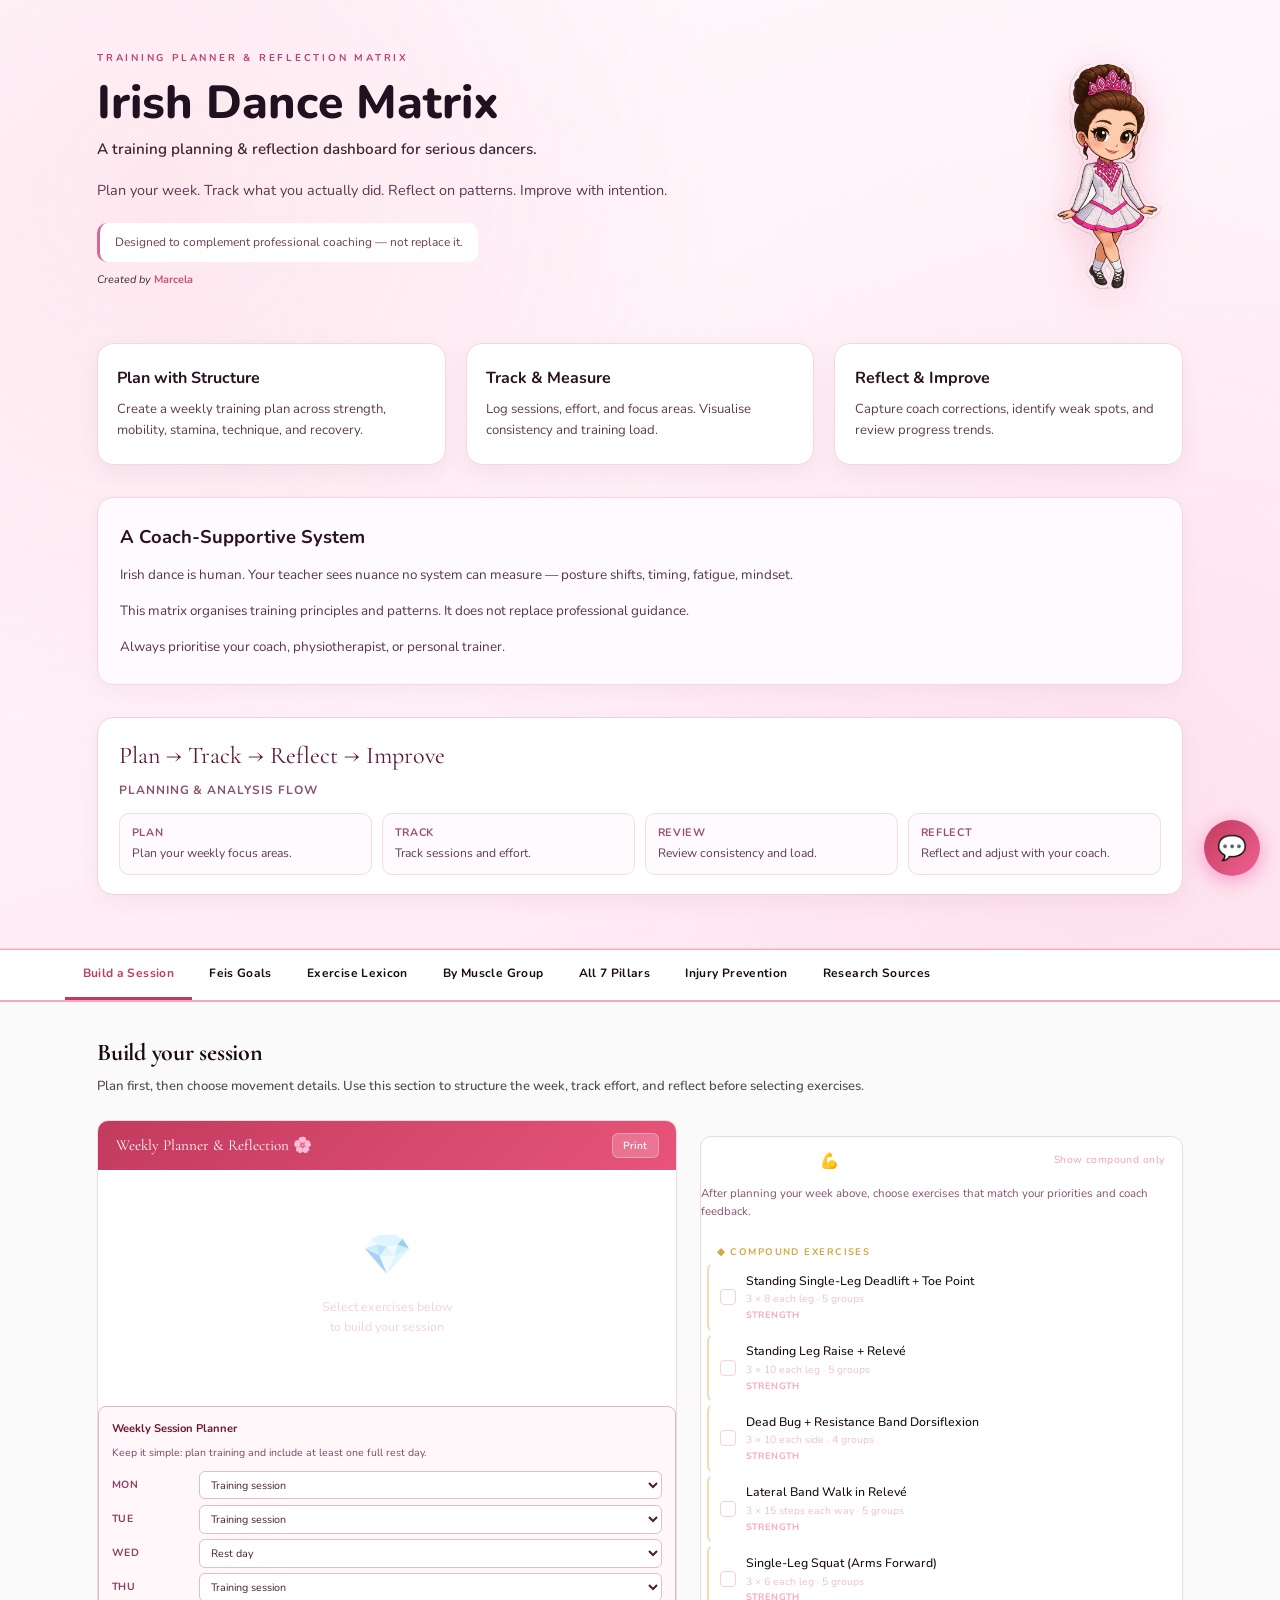
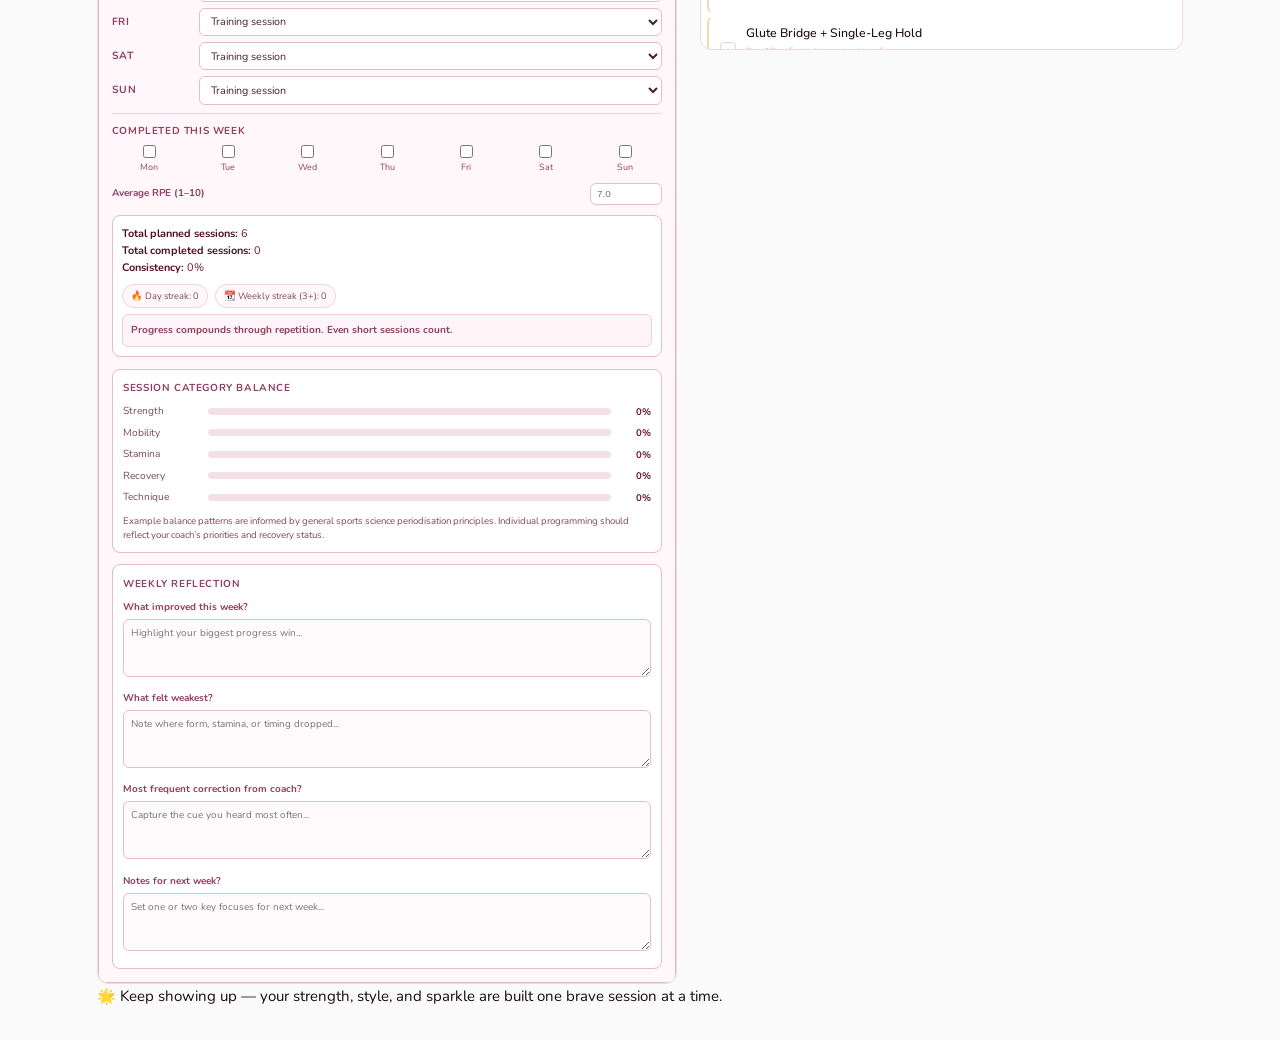
==== index.html @ 54c0c145 "Refocus homepage on planning and reflection workflow" ====
<!DOCTYPE html>
<html lang="en">
<head>
<meta charset="UTF-8">
<meta name="viewport" content="width=device-width, initial-scale=1.0, viewport-fit=cover">
<title>Irish Dance Training Matrix</title>

<!-- PWA: Makes this installable as a home screen app on iPhone and Android -->
<meta name="mobile-web-app-capable" content="yes">
<meta name="apple-mobile-web-app-capable" content="yes">
<meta name="apple-mobile-web-app-status-bar-style" content="black-translucent">
<meta name="apple-mobile-web-app-title" content="Irish Dance Matrix">
<meta name="application-name" content="Irish Dance Matrix">
<meta name="theme-color" content="#2a1520">
<meta name="description" content="Irish Dance Training Matrix — simple tool to plan Irish dance training and target areas you want to improve">

<!-- PWA Manifest -->
<link rel="manifest" href="./manifest.json">

<!-- Apple touch icon (home screen icon on iPhone) -->
<link rel="apple-touch-icon" href="[data-uri]">

<script>
// Register service worker for offline support (GitHub Pages compatible)
if ('serviceWorker' in navigator) {
  window.addEventListener('load', () => {
    navigator.serviceWorker.register('./sw.js').catch(() => {});
  });
}

// Show "Add to Home Screen" prompt on Android
let deferredPrompt;
window.addEventListener('beforeinstallprompt', e => {
  e.preventDefault();
  deferredPrompt = e;
  // Show install banner after 3 seconds if not already installed
  setTimeout(() => {
    if (deferredPrompt) {
      const banner = document.getElementById('install-banner');
      if (banner) banner.style.display = 'flex';
    }
  }, 3000);
});
window.addEventListener('appinstalled', () => {
  const banner = document.getElementById('install-banner');
  if (banner) banner.style.display = 'none';
  deferredPrompt = null;
});
</script>
<link href="https://fonts.googleapis.com/css2?family=Cormorant+Garamond:ital,wght@0,600;0,700;1,500;1,600&family=Nunito:wght@400;500;600;700;800&display=swap" rel="stylesheet">
<style>
:root {
  --pink: #e8547a;
  --pink-light: #f7a8bc;
  --pink-pale: #fdf0f4;
  --rose: #c23b5e;
  --gold: #d4a843;
  --gold-light: #f0cc7a;
  --cream: #fff9fb;
  --ink: #1a0a14;
  --sage: #5c8a6e;
  --purple: #7e5fad;
  --purple-light: #e8e0f7;
  --teal: #3d8a8a;
  --orange: #d4732a;
  --card: #ffffff;
  --border: #f0d8e0;
  --border-dark: #ddb8c5;
}
*{box-sizing:border-box;margin:0;padding:0;}
body{font-family:'Nunito',sans-serif;background:#fafafa;color:#1a0a14;min-height:100vh;font-size:15px;line-height:1.6;}

/* ── HERO / INTRO ── */
header{
  background:linear-gradient(165deg,#fff9fc 0%,#fff2f8 45%,#ffeaf4 100%);
  padding:0;position:relative;overflow:hidden;border-bottom:1px solid #efd3df;
}
header::before{
  content:'';position:absolute;inset:0;
  background-image:
    radial-gradient(circle at 12% 20%, rgba(240,98,146,0.10) 0%, transparent 42%),
    radial-gradient(circle at 85% 80%, rgba(240,98,146,0.08) 0%, transparent 48%);
  pointer-events:none;
}
.header-inner{
  position:relative;max-width:1150px;margin:0 auto;
  display:grid;grid-template-columns:1fr auto;align-items:end;
  padding:3.2rem 2rem 1.8rem;gap:2rem;
}
.header-tag{
  font-size:0.62rem;font-weight:700;letter-spacing:0.28em;text-transform:uppercase;
  color:#b22f67;margin-bottom:0.7rem;opacity:0.9;
}
h1{
  font-family:'Nunito',sans-serif;
  font-weight:800;
  font-size:clamp(2rem,3.8vw,2.9rem);
  color:#1f1120;line-height:1.08;margin-bottom:0.6rem;
}
.header-sub{color:#3f2432;font-size:0.95rem;font-weight:600;line-height:1.5;max-width:620px;}
.header-copy{margin-top:1.05rem;font-size:0.9rem;color:#5d3750;max-width:640px;line-height:1.8;}
.header-note{
  margin-top:1.25rem;
  padding:0.6rem 0.95rem;
  border-left:3px solid #d46a97;
  background:#fff;
  font-size:0.75rem;
  color:#6e3d57;
  border-radius:10px;
  display:inline-block;
}
.header-dancer-wrap{display:flex;align-items:flex-end;justify-content:center;}
.header-dancer-img{
  width:145px;
  filter:drop-shadow(0 8px 18px rgba(212,106,151,0.28));
  display:block;
}
.hero-sections{position:relative;max-width:1150px;margin:0 auto;padding:0 2rem 3.35rem;}
.hero-cards{display:grid;grid-template-columns:repeat(3,minmax(0,1fr));gap:1.25rem;margin-top:1.6rem;}
.hero-card{
  background:#fff;
  border:1px solid #f1d8e3;
  border-radius:16px;
  padding:1.35rem 1.2rem;
  box-shadow:0 8px 22px rgba(120,58,87,0.07);
}
.hero-card h3{font-size:1rem;color:#2a1220;margin-bottom:0.45rem;font-weight:700;}
.hero-card p{font-size:0.82rem;color:#5f3b4f;line-height:1.65;}
.coach-support{margin-top:2rem;background:#fffafd;border:1px solid #efdae4;border-radius:16px;padding:1.5rem 1.4rem;box-shadow:0 6px 18px rgba(120,58,87,0.05);}
.coach-support h2{font-size:1.15rem;color:#2a1220;margin-bottom:0.75rem;}
.coach-support p{font-size:0.84rem;color:#56364a;line-height:1.8;margin-bottom:0.75rem;max-width:900px;}
.coach-support p:last-child{margin-bottom:0;}
.workflow-section{margin-top:2rem;background:#fff;border:1px solid #eed3df;border-radius:16px;padding:1.2rem 1.3rem;box-shadow:0 8px 20px rgba(120,58,87,0.06);}
.workflow-title{font-family:'Cormorant Garamond',serif;font-size:1.5rem;color:#5d1738;margin-bottom:0.35rem;}
.workflow-sub{font-size:0.75rem;color:#8a5070;text-transform:uppercase;letter-spacing:0.08em;font-weight:700;margin-bottom:0.8rem;}
.workflow-steps{display:grid;grid-template-columns:repeat(auto-fit,minmax(200px,1fr));gap:0.6rem;}
.workflow-step{padding:0.7rem 0.75rem;border:1px solid #f2dce5;border-radius:10px;background:#fffafd;font-size:0.76rem;color:#5f3b4f;line-height:1.55;}
.workflow-step strong{display:block;font-size:0.68rem;color:#9a5070;text-transform:uppercase;letter-spacing:0.06em;margin-bottom:0.12rem;}

/* ── NAV ── */
.nav{
  background:#fff;
  border-top:1px solid var(--pink-light);
  border-bottom:2px solid var(--pink-light);
  padding:0 2rem;overflow-x:auto;
  box-shadow:0 2px 12px var(--shadow);
}
.nav-inner{max-width:1150px;margin:0 auto;display:flex;}
.tab{
  padding:0.85rem 1.1rem;font-size:0.75rem;font-weight:600;
  letter-spacing:0.03em;color:var(--ink-soft);cursor:pointer;
  border-bottom:3px solid transparent;transition:all 0.2s;
  white-space:nowrap;user-select:none;display:flex;align-items:center;gap:0.35rem;
}
.tab:hover{color:var(--rose);background:var(--pink-soft);}
.tab.active{color:var(--rose);border-bottom-color:var(--rose);background:var(--pink-soft);}

main{max-width:1150px;margin:0 auto;padding:2rem;background:#fafafa;}
.view{display:none;}
.view.active{display:block;}
.sh{
  font-family:'Cormorant Garamond',serif;font-size:1.3rem;
  color:var(--rose);margin-bottom:0.25rem;
}
.ss{font-size:0.79rem;color:var(--ink-soft);margin-bottom:1.4rem;font-weight:400;opacity:0.75;}

/* ── BADGES ── */
.cbadge{
  display:inline-flex;align-items:center;gap:0.28rem;
  background:#fdf6e3;border:1px solid var(--gold);border-radius:20px;
  padding:0.12rem 0.48rem;font-size:0.6rem;font-weight:700;
  color:#8a6a1a;letter-spacing:0.06em;text-transform:uppercase;
}
.cbadge-dot{width:4px;height:4px;background:var(--gold);border-radius:50%;}
.fbadge{
  display:inline-flex;align-items:center;gap:0.28rem;
  background:#fef0f4;border:1px solid var(--pink);border-radius:20px;
  padding:0.12rem 0.48rem;font-size:0.6rem;font-weight:700;
  color:var(--rose);letter-spacing:0.06em;text-transform:uppercase;
}
.fbadge-dot{width:4px;height:4px;background:var(--pink);border-radius:50%;}

/* Muscle seg bar */
.msegs{display:flex;gap:2px;align-items:center;margin-top:0.3rem;}
.mseg{height:4px;width:14px;border-radius:2px;background:#f0e0e8;}
.mseg.on-gold{background:var(--gold);}
.mseg.on-pink{background:var(--pink);}
.msegs-label{font-size:0.6rem;color:#9a5070;margin-left:4px;}

/* Priority tags */
.ptag{display:inline-block;padding:0.14rem 0.45rem;border-radius:20px;font-size:0.64rem;font-weight:700;}
.ptag-crit{background:#fff0f3;color:var(--rose);}
.ptag-high{background:#fff8ed;color:#9a4a12;}
.ptag-med{background:#f0f9f4;color:#1a6640;}

/* ── GOAL GRID ── */
.goal-grid{
  display:grid;grid-template-columns:repeat(auto-fill,minmax(165px,1fr));
  gap:0.65rem;margin-bottom:2rem;
}
.goal-card{
  background:var(--card);border:1.5px solid var(--border);
  border-radius:12px;padding:0.9rem;cursor:pointer;
  transition:all 0.2s;position:relative;overflow:hidden;
}
.goal-card::after{
  content:'';position:absolute;left:0;top:0;bottom:0;width:3px;
  background:var(--pink);transform:scaleY(0);
  transition:transform 0.2s;transform-origin:bottom;
}
.goal-card:hover{border-color:var(--pink);transform:translateY(-2px);box-shadow:0 6px 20px rgba(232,84,122,0.12);}
.goal-card:hover::after,.goal-card.selected::after{transform:scaleY(1);}
.goal-card.selected{border-color:var(--pink);background:var(--pink-pale);}
.goal-icon-wrap{
  width:34px;height:34px;border-radius:9px;
  display:flex;align-items:center;justify-content:center;margin-bottom:0.6rem;
  font-size:1.25rem;line-height:1;
}
.goal-title{font-size:0.82rem;font-weight:600;margin-bottom:0.18rem;color:var(--ink);}
.goal-desc{font-size:0.69rem;color:#c48aa0;line-height:1.4;}

/* ── RESULTS PANEL ── */
.rp{
  background:var(--card);border:1.5px solid var(--border);
  border-radius:13px;overflow:hidden;
  animation:fu 0.22s ease;margin-bottom:1.5rem;
}
@keyframes fu{from{opacity:0;transform:translateY(8px)}to{opacity:1;transform:translateY(0)}}
.rp-head{
  background:linear-gradient(135deg,var(--pink-soft),#ffd6e7);
  padding:1rem 1.4rem;display:flex;align-items:center;gap:0.8rem;
  border-bottom:2px solid var(--pink-light);
}
.rp-icon{
  width:36px;height:36px;background:rgba(240,98,146,0.15);
  border-radius:9px;display:flex;align-items:center;justify-content:center;
  flex-shrink:0;font-size:1.2rem;
}
.rp-title{font-family:'Cormorant Garamond',serif;color:var(--rose);font-size:1.1rem;flex:1;}
.rp-sub{color:rgba(255,255,255,0.3);font-size:0.7rem;}
.rp-body{display:grid;grid-template-columns:1fr 1fr 1fr;}
@media(max-width:680px){.rp-body{grid-template-columns:1fr}}
.rp-col{padding:1.1rem 1.2rem;border-right:1px solid var(--border);}
.rp-col:last-child{border-right:none;}
.rp-col-title{
  font-size:0.6rem;font-weight:700;letter-spacing:0.15em;
  text-transform:uppercase;color:var(--pink);margin-bottom:0.65rem;
  padding-bottom:0.35rem;border-bottom:1px solid var(--border);
}
.mtag{
  display:inline-block;background:var(--pink-pale);border:1px solid var(--border-dark);
  border-radius:20px;padding:0.18rem 0.55rem;font-size:0.7rem;color:var(--rose);margin:0.12rem;
}
.exitem{padding:0.38rem 0;border-bottom:1px solid #fce8ef;}
.exitem:last-child{border-bottom:none;}
.exitem-name{font-size:0.78rem;font-weight:500;margin-bottom:0.08rem;}
.exitem-meta{font-size:0.66rem;color:#f0c0d0;}
.bitem{
  font-size:0.75rem;color:#7a4060;padding:0.26rem 0;
  border-bottom:1px solid #fce8ef;display:flex;
  align-items:flex-start;gap:0.4rem;line-height:1.45;
}
.bitem:last-child{border-bottom:none;}
.bdot{width:5px;height:5px;background:var(--pink);border-radius:50%;flex-shrink:0;margin-top:0.4rem;}

/* ── FILTER BAR ── */
.filter-bar{display:flex;gap:0.4rem;flex-wrap:wrap;margin-bottom:1.2rem;}
.fb{
  padding:0.26rem 0.72rem;border-radius:20px;
  border:1.5px solid var(--border);background:var(--card);
  font-size:0.7rem;font-weight:500;color:#c48aa0;
  cursor:pointer;transition:all 0.15s;font-family:'Nunito',sans-serif;
}
.fb:hover{border-color:var(--pink);color:var(--rose);}
.fb.active{background:var(--pink);border-color:var(--pink);color:#fff;}
.fb.gold-f.active{background:var(--gold);border-color:var(--gold);color:var(--ink);}
.fb.pill-category{background:var(--pink-pale);border-color:var(--border-dark);color:var(--rose);}
.fb.pill-category.active{background:var(--rose);border-color:var(--rose);color:#fff;}

/* ── EXERCISE GRID ── */
.exercise-grid{
  display:grid;grid-template-columns:repeat(auto-fill,minmax(310px,1fr));gap:0.85rem;
}
.ec{
  background:var(--card);border:1.5px solid var(--border);
  border-radius:11px;overflow:hidden;transition:all 0.18s;
}
.ec:hover{box-shadow:0 5px 20px rgba(232,84,122,0.1);transform:translateY(-1px);}
.ec.is-compound{border-color:rgba(212,168,67,0.4);}
.ec.is-compound:hover{border-color:var(--gold);}
.ec.expanded{border-color:var(--pink) !important;}
.ec.hidden{display:none;}
.ec-head{padding:0.82rem 1rem;display:flex;align-items:flex-start;gap:0.65rem;cursor:pointer;}
.ec-icon{
  width:36px;height:36px;border-radius:9px;flex-shrink:0;
  display:flex;align-items:center;justify-content:center;font-size:1.2rem;
}
.ec-ta{flex:1;min-width:0;}
.ec-name{font-size:0.82rem;font-weight:600;color:var(--ink);margin-bottom:0.1rem;line-height:1.3;}
.ec-type{font-size:0.67rem;color:#b06080;}
.ec-badges{display:flex;align-items:center;gap:0.32rem;margin-top:0.28rem;flex-wrap:wrap;}
.ec-arrow{color:#f5d0de;font-size:0.68rem;transition:transform 0.2s;flex-shrink:0;margin-top:3px;}
.expanded .ec-arrow{transform:rotate(180deg);color:var(--pink);}
.ec-summary{
  display:flex;align-items:center;justify-content:space-between;
  padding:0.42rem 1rem 0.55rem;border-top:1px solid #fce8ef;
}
.is-compound .ec-summary{background:#fdfaee;}
.ec-reps{font-size:0.69rem;font-weight:600;color:var(--ink);}
.ec-body{
  display:none;padding:0 1rem 1rem;border-top:1px solid var(--border);
  animation:fu 0.2s ease;
}
.expanded .ec-body{display:block;}
.exs{margin-top:0.7rem;}
.exs-label{
  font-size:0.6rem;font-weight:700;letter-spacing:0.15em;
  text-transform:uppercase;color:var(--pink);margin-bottom:0.3rem;
}
.exs-content{font-size:0.76rem;color:#7a4060;line-height:1.55;}
.exs-tip{
  font-size:0.74rem;color:#8a5070;line-height:1.5;font-style:italic;
  padding:0.55rem 0.7rem;background:var(--pink-pale);
  border-radius:7px;border-left:2px solid var(--pink);
}
.exs-research{
  font-size:0.7rem;color:var(--purple);line-height:1.4;
  padding:0.4rem 0.6rem;background:var(--purple-light);
  border-radius:7px;border-left:2px solid var(--purple);margin-top:0.5rem;
}
.trow{display:flex;flex-wrap:wrap;gap:0.2rem;}
.tm{display:inline-block;padding:0.15rem 0.45rem;border-radius:20px;font-size:0.64rem;font-weight:500;background:var(--pink-pale);color:var(--rose);}
.tg{display:inline-block;padding:0.15rem 0.45rem;border-radius:20px;font-size:0.64rem;font-weight:500;background:#f0fdf4;color:#166534;}
.tc{display:inline-block;padding:0.15rem 0.45rem;border-radius:20px;font-size:0.64rem;font-weight:500;background:var(--purple-light);color:var(--purple);}

/* Category pill on card header */
.cat-pill{
  display:inline-block;padding:0.12rem 0.45rem;border-radius:20px;
  font-size:0.6rem;font-weight:600;text-transform:uppercase;letter-spacing:0.05em;
}
.cat-strength{background:#fdf0f4;color:var(--rose);}
.cat-mobility{background:#f0fdf4;color:#166634;}
.cat-plyometric{background:#fff8e0;color:#8a5a10;}
.cat-mindset{background:var(--purple-light);color:var(--purple);}
.cat-nutrition{background:#fff0e8;color:#994420;}
.cat-recovery{background:#e8f4fd;color:#1a5a8a;}
.cat-injury{background:#fdeaea;color:#8a1a1a;}

/* ── MUSCLE GRID ── */
.muscle-grid{display:grid;grid-template-columns:repeat(auto-fill,minmax(225px,1fr));gap:0.65rem;}
.mc{
  background:var(--card);border:1.5px solid var(--border);
  border-radius:11px;padding:0.88rem 1rem;cursor:pointer;
  transition:all 0.18s;display:flex;gap:0.65rem;align-items:flex-start;
}
.mc:hover{border-color:var(--pink);transform:translateY(-1px);box-shadow:0 4px 12px rgba(232,84,122,0.08);}
.mc.selected{border-color:var(--pink);background:var(--pink-pale);}
.mc-icon{
  width:32px;height:32px;border-radius:8px;
  display:flex;align-items:center;justify-content:center;
  flex-shrink:0;font-size:1.1rem;
}
.mc-name{font-size:0.82rem;font-weight:600;margin-bottom:0.18rem;}
.mc-role{font-size:0.69rem;color:#c48aa0;line-height:1.4;}

/* ── SECTION TABS (within plan) ── */
.section-divider{
  display:flex;align-items:center;gap:0.8rem;margin:1.2rem 0 0.8rem;
}
.section-divider-line{flex:1;height:1px;background:var(--border);}
.section-divider-text{
  font-size:0.63rem;font-weight:700;letter-spacing:0.15em;
  text-transform:uppercase;color:var(--pink);white-space:nowrap;
}

/* ── PLAN BUILDER ── */
.plan-wrap{display:grid;grid-template-columns:1.2fr 1fr;gap:1.4rem;align-items:start;}
@media(max-width:700px){.plan-wrap{grid-template-columns:1fr}}
.pp{background:var(--card);border:1.5px solid var(--border);border-radius:11px;overflow:hidden;}
.pp-head{
  background:linear-gradient(135deg,var(--pink-soft),#ffd6e7);
  padding:0.75rem 1.1rem;display:flex;align-items:center;justify-content:space-between;
}
.pp-title{font-family:'Cormorant Garamond',serif;color:#fff;font-size:0.95rem;}
.pp-toggle{
  font-family:'Nunito',sans-serif;font-size:0.65rem;font-weight:500;
  color:var(--pink-light);cursor:pointer;letter-spacing:0.04em;
}
.pp-list{padding:0.4rem;max-height:420px;overflow-y:auto;}
.plan-library{margin-top:1rem;}
.plan-library-note{font-size:0.72rem;color:#87526f;margin-bottom:0.55rem;line-height:1.55;}
.pp-section-lbl{
  font-size:0.6rem;font-weight:700;letter-spacing:0.15em;text-transform:uppercase;
  color:var(--gold);padding:0.5rem 0.6rem 0.25rem;
}
.pp-section-lbl.focused{color:var(--pink);}
.pp-item{
  display:flex;align-items:center;gap:0.6rem;
  padding:0.48rem 0.7rem;border-radius:7px;cursor:pointer;
  transition:background 0.15s;border:1px solid transparent;margin-bottom:2px;
}
.pp-item:hover{background:var(--pink-pale);}
.pp-item.chosen{background:var(--pink-pale);border-color:var(--border-dark);}
.pp-item.compound-item{border-left:2px solid rgba(212,168,67,0.4);}
.pp-chk{
  width:16px;height:16px;border:1.5px solid #f5d0de;border-radius:4px;
  flex-shrink:0;display:flex;align-items:center;justify-content:center;
  font-size:0.6rem;color:#fff;transition:all 0.15s;
}
.pp-item.chosen .pp-chk{border-color:var(--pink);background:var(--pink);}
.pp-name{font-size:0.77rem;font-weight:500;}
.pp-meta{font-size:0.65rem;color:#f0c0d0;}
.pp-cat{font-size:0.58rem;font-weight:700;text-transform:uppercase;letter-spacing:0.04em;color:var(--pink-light);}

.po{background:var(--card);border:1.5px solid var(--border);border-radius:11px;overflow:hidden;}
.po-head{
  background:linear-gradient(135deg,var(--rose),var(--pink));
  padding:0.75rem 1.1rem;display:flex;align-items:center;justify-content:space-between;
}
.po-title{font-family:'Cormorant Garamond',serif;color:#fff;font-size:0.95rem;}
.print-btn{
  background:rgba(255,255,255,0.2);color:#fff;
  border:1px solid rgba(255,255,255,0.3);padding:0.25rem 0.65rem;
  border-radius:6px;font-size:0.65rem;font-weight:600;
  cursor:pointer;font-family:'Nunito',sans-serif;transition:all 0.15s;
}
.print-btn:hover{background:rgba(255,255,255,0.3);}
.po-body{padding:0.85rem 1rem;}
.po-item{
  padding:0.52rem 0;border-bottom:1px solid var(--border);
  display:flex;align-items:flex-start;gap:0.58rem;
}
.po-item:last-of-type{border-bottom:none;}
.po-num{
  width:22px;height:22px;
  background:linear-gradient(135deg,var(--rose),var(--pink));
  color:#fff;border-radius:50%;font-size:0.58rem;font-weight:700;
  display:flex;align-items:center;justify-content:center;
  flex-shrink:0;margin-top:1px;
}
.po-name{font-size:0.78rem;font-weight:600;margin-bottom:0.1rem;}
.po-detail{font-size:0.67rem;color:#f0c0d0;}
.coverage-box{
  margin-top:1rem;padding:0.7rem;background:var(--pink-pale);
  border-radius:8px;border:1px solid var(--border-dark);
}
.cov-title{
  font-size:0.61rem;font-weight:700;letter-spacing:0.12em;
  text-transform:uppercase;color:var(--rose);margin-bottom:0.45rem;
}
.cov-row{display:flex;align-items:center;gap:0.5rem;margin-bottom:0.26rem;}
.cov-label{font-size:0.67rem;color:#9e6080;width:100px;flex-shrink:0;}
.cov-bar{flex:1;height:4px;background:#f0d8e0;border-radius:2px;overflow:hidden;}
.cov-fill{height:100%;background:linear-gradient(90deg,var(--pink),var(--rose));border-radius:2px;transition:width 0.4s ease;}

.weekly-planner{
  margin-top:1rem;
  padding:0.8rem;
  background:#fff7fa;
  border:1px solid var(--border-dark);
  border-radius:8px;
}
.weekly-title{font-size:0.7rem;font-weight:700;color:#6e1732;margin-bottom:0.45rem;}
.weekly-note{font-size:0.66rem;color:#7d4760;margin-bottom:0.55rem;}
.week-row{display:grid;grid-template-columns:80px 1fr;gap:0.45rem;align-items:center;margin-bottom:0.35rem;}
.week-row label{font-size:0.65rem;font-weight:700;color:#8f3f62;text-transform:uppercase;letter-spacing:0.04em;}
.week-row select{
  border:1px solid #e4bccb;border-radius:6px;background:#fff;
  padding:0.3rem 0.45rem;font-family:'Nunito',sans-serif;font-size:0.67rem;color:#442031;
}
.weekly-completed{margin-top:0.55rem;padding-top:0.55rem;border-top:1px solid #edd2de;}
.weekly-completed-title{font-size:0.63rem;font-weight:700;color:#8f3f62;text-transform:uppercase;letter-spacing:0.06em;margin-bottom:0.35rem;}
.weekly-completed-grid{display:grid;grid-template-columns:repeat(7,minmax(0,1fr));gap:0.3rem;}
.weekly-check{display:flex;flex-direction:column;align-items:center;gap:0.12rem;font-size:0.56rem;color:#8f3f62;}
.weekly-check input{accent-color:#c2185b;}
.weekly-summary{margin-top:0.65rem;padding:0.6rem;background:#fff;border:1px solid #e4bccb;border-radius:8px;}
.weekly-metric{font-size:0.68rem;color:#6e1732;line-height:1.55;}
.weekly-metric strong{color:#511127;}
.weekly-streaks{margin-top:0.5rem;display:flex;gap:0.4rem;flex-wrap:wrap;}
.weekly-streak-chip{font-size:0.58rem;color:#7d4760;background:#fff8fb;border:1px solid #f0d3de;border-radius:999px;padding:0.2rem 0.5rem;}
.weekly-message{margin-top:0.42rem;padding:0.45rem 0.5rem;border-radius:6px;background:#fff4f7;border:1px solid #f2cbd9;font-size:0.63rem;color:#8f3f62;font-weight:700;}
.weekly-rpe-row{margin-top:0.55rem;display:grid;grid-template-columns:1fr 72px;gap:0.4rem;align-items:center;}
.weekly-rpe-label{font-size:0.62rem;font-weight:700;color:#8f3f62;}
.weekly-rpe-input{border:1px solid #e4bccb;border-radius:6px;background:#fff;padding:0.28rem 0.35rem;font-size:0.62rem;color:#6e1732;}
.weekly-rpe-input:focus{outline:none;border-color:#d88ead;box-shadow:0 0 0 2px rgba(194,24,91,0.1);}
.weekly-recovery-message{margin-top:0.42rem;padding:0.45rem 0.5rem;border-radius:6px;background:#fff8f2;border:1px solid #f1dcc6;font-size:0.63rem;color:#87522a;font-weight:700;}
.session-balance{margin-top:0.7rem;padding:0.65rem;background:#fff;border:1px solid #e4bccb;border-radius:8px;}
.session-balance-title{font-size:0.63rem;font-weight:700;color:#8f3f62;text-transform:uppercase;letter-spacing:0.06em;margin-bottom:0.45rem;}
.session-balance-row{display:grid;grid-template-columns:78px 1fr 34px;align-items:center;gap:0.4rem;margin-bottom:0.32rem;}
.session-balance-row:last-of-type{margin-bottom:0;}
.session-balance-label{font-size:0.64rem;color:#7d4760;}
.session-balance-track{height:7px;border-radius:4px;background:#f4e1e8;overflow:hidden;}
.session-balance-fill{height:100%;background:linear-gradient(90deg,var(--pink),var(--rose));border-radius:4px;transition:width 0.35s ease;}
.session-balance-pct{font-size:0.6rem;color:#6e1732;text-align:right;font-weight:700;}
.session-balance-note{margin-top:0.52rem;font-size:0.6rem;color:#7d4760;line-height:1.45;}
.weekly-reflection{margin-top:0.7rem;padding:0.65rem;background:#fff;border:1px solid #e4bccb;border-radius:8px;}
.weekly-reflection-title{font-size:0.63rem;font-weight:700;color:#8f3f62;text-transform:uppercase;letter-spacing:0.06em;margin-bottom:0.5rem;}
.weekly-reflection-row{margin-bottom:0.45rem;}
.weekly-reflection-row:last-child{margin-bottom:0;}
.weekly-reflection-label{display:block;font-size:0.62rem;font-weight:700;color:#8f3f62;margin-bottom:0.2rem;}
.weekly-reflection-input{width:100%;min-height:58px;padding:0.38rem 0.44rem;border:1px solid #e4bccb;border-radius:6px;background:#fffafc;color:#6e1732;font-size:0.62rem;line-height:1.45;resize:vertical;font-family:inherit;}
.weekly-reflection-input:focus{outline:none;border-color:#d88ead;box-shadow:0 0 0 2px rgba(194,24,91,0.1);}

.empty-st{text-align:center;padding:2.5rem 1rem;color:#f5d0de;}
.empty-icon{font-size:2.5rem;display:block;margin:0 auto 0.6rem;opacity:0.4;}
.empty-text{font-size:0.78rem;}

/* ── RESEARCH PANEL ── */
.research-grid{
  display:grid;grid-template-columns:repeat(auto-fill,minmax(280px,1fr));
  gap:0.85rem;margin-bottom:2rem;
}
.research-card{
  background:var(--card);border:1.5px solid var(--border);
  border-radius:11px;padding:1rem;transition:all 0.18s;
}
.research-card:hover{border-color:var(--purple);box-shadow:0 4px 14px rgba(126,95,173,0.1);}
.rc-icon{font-size:1.4rem;margin-bottom:0.4rem;}
.rc-title{font-size:0.88rem;font-weight:600;color:var(--ink);margin-bottom:0.2rem;}
.rc-source{font-size:0.64rem;color:var(--purple);font-weight:600;text-transform:uppercase;letter-spacing:0.06em;margin-bottom:0.5rem;}
.rc-content{font-size:0.76rem;color:#7a4060;line-height:1.55;}
.rc-stat{
  display:inline-block;margin-top:0.4rem;padding:0.2rem 0.55rem;
  background:var(--purple-light);border-radius:20px;
  font-size:0.68rem;font-weight:600;color:var(--purple);
}

/* ── INJURY PANEL ── */
.injury-grid{
  display:grid;grid-template-columns:repeat(auto-fill,minmax(250px,1fr));
  gap:0.75rem;
}
.injury-card{
  background:var(--card);border:1.5px solid #fde0e0;
  border-radius:11px;padding:0.88rem;
  border-top:3px solid var(--rose);
}
.inj-icon{font-size:1.2rem;margin-bottom:0.35rem;}
.inj-name{font-size:0.85rem;font-weight:600;color:var(--rose);margin-bottom:0.3rem;}
.inj-pct{
  display:inline-block;padding:0.12rem 0.45rem;border-radius:20px;
  background:#fdeaea;color:var(--rose);font-size:0.64rem;font-weight:700;margin-bottom:0.4rem;
}
.inj-content{font-size:0.74rem;color:#8a5070;line-height:1.5;}
.inj-prevent{
  margin-top:0.5rem;font-size:0.72rem;color:var(--sage);
  padding:0.4rem 0.6rem;background:#f0fdf4;border-radius:6px;
  border-left:2px solid var(--sage);
}

/* ── NUTRITION & MINDSET CARDS ── */
.pillar-grid{
  display:grid;grid-template-columns:repeat(auto-fill,minmax(240px,1fr));
  gap:0.75rem;margin-bottom:2rem;
}
.pillar-card{
  background:var(--card);border:1.5px solid var(--border);border-radius:11px;padding:1rem;
  transition:all 0.18s;
}
.pillar-card:hover{transform:translateY(-1px);box-shadow:0 4px 14px rgba(0,0,0,0.06);}
.pillar-icon{font-size:1.5rem;margin-bottom:0.4rem;}
.pillar-title{font-size:0.88rem;font-weight:600;margin-bottom:0.4rem;color:var(--ink);}
.pillar-item{
  font-size:0.74rem;color:#7a4060;padding:0.22rem 0;
  border-bottom:1px solid #fce8ef;display:flex;gap:0.4rem;
  align-items:flex-start;line-height:1.45;
}
.pillar-item:last-child{border-bottom:none;}
.pdot{width:4px;height:4px;background:var(--pink);border-radius:50%;flex-shrink:0;margin-top:0.48rem;}

::-webkit-scrollbar{width:4px;}
::-webkit-scrollbar-track{background:transparent;}
::-webkit-scrollbar-thumb{background:var(--border-dark);border-radius:2px;}

/* ── PWA INSTALL BANNER (Android) ── */
#install-banner {
  display:none; position:fixed; bottom:1rem; left:1rem; right:1rem; z-index:999;
  background:linear-gradient(135deg,var(--pink-soft),#ffd6e7);
  border:1px solid rgba(232,84,122,0.4); border-radius:14px;
  padding:0.9rem 1.1rem; align-items:center; gap:0.8rem;
  box-shadow:0 8px 32px rgba(0,0,0,0.4); animation:fu 0.3s ease;
}
#install-banner .ib-icon{font-size:1.6rem;flex-shrink:0;}
#install-banner .ib-text{flex:1;}
#install-banner .ib-title{font-size:0.82rem;font-weight:600;color:#fff;margin-bottom:0.1rem;}
#install-banner .ib-sub{font-size:0.69rem;color:rgba(255,255,255,0.5);}
#install-banner .ib-btn{
  background:var(--pink);color:#fff;border:none;
  padding:0.45rem 1rem;border-radius:20px;
  font-size:0.75rem;font-weight:700;cursor:pointer;
  font-family:'Nunito',sans-serif;white-space:nowrap;flex-shrink:0;
}
#install-banner .ib-close{
  background:none;border:none;color:rgba(255,255,255,0.4);
  font-size:1.1rem;cursor:pointer;padding:0.2rem;flex-shrink:0;
}

/* ── iOS INSTALL HINT ── */
#ios-hint {
  display:none; position:fixed; bottom:1rem; left:1rem; right:1rem; z-index:999;
  background:linear-gradient(135deg,var(--pink-soft),#ffd6e7);
  border:1px solid rgba(232,84,122,0.4); border-radius:14px;
  padding:0.9rem 1.1rem;
  box-shadow:0 8px 32px rgba(0,0,0,0.4); animation:fu 0.3s ease;
}
#ios-hint .ih-title{font-size:0.82rem;font-weight:600;color:#fff;margin-bottom:0.3rem;}
#ios-hint .ih-steps{font-size:0.72rem;color:rgba(255,255,255,0.65);line-height:1.7;}
#ios-hint .ih-close{
  position:absolute;top:0.6rem;right:0.8rem;
  background:none;border:none;color:rgba(255,255,255,0.4);
  font-size:1.1rem;cursor:pointer;
}

/* ── MOBILE ── */
@media(max-width:480px){
  main{padding:1rem;}
  .goal-grid{grid-template-columns:repeat(2,1fr);gap:0.5rem;}
  .exercise-grid,.muscle-grid,.research-grid,.injury-grid,.pillar-grid{grid-template-columns:1fr;}
  .plan-wrap,.rp-body{grid-template-columns:1fr;}
  .filter-bar{gap:0.3rem;}
  .fb{font-size:0.64rem;padding:0.2rem 0.5rem;}
  .tab{padding:0.7rem 0.75rem;font-size:0.67rem;}
  h1{font-size:1.5rem;}
  header{padding-top:calc(2.5rem + env(safe-area-inset-top,0px));}
  #install-banner,#ios-hint{bottom:calc(1rem + env(safe-area-inset-bottom,0px));}
}
*{-webkit-tap-highlight-color:rgba(232,84,122,0.15);}
.goal-card:active,.ec:active,.mc:active,.tab:active{opacity:0.82;}

/* ── HEADER CREDIT ── */
.header-credit{
  font-size:0.68rem;color:var(--ink-soft);margin-top:0.6rem;
  font-style:italic;opacity:0.85;
}
.header-credit strong{color:var(--rose);font-style:normal;}

/* ── LEGEND IMPROVEMENTS ── */
.legend-item span strong{color:var(--ink);font-weight:700;}
.legend-item span{font-size:0.72rem;color:var(--ink-soft);line-height:1.4;}

/* ── DANCER IMAGE: transparent, blends perfectly ── */
.header-dancer-img{
  width:150px;
  filter:drop-shadow(0 8px 20px rgba(240,98,146,0.3));
  display:block;
}

/* ── TYPOGRAPHY IMPROVEMENTS ── */
.sh{
  font-family:'Cormorant Garamond',serif;font-size:1.5rem;font-weight:700;
  color:#1a0a14;margin-bottom:0.25rem;letter-spacing:-0.01em;
}
.ss{font-size:0.82rem;color:var(--ink-soft);margin-bottom:1.4rem;font-weight:500;}

/* Goal card title better contrast */
.gc-title{font-weight:800;font-size:0.85rem;color:#1a0a14;margin-bottom:0.2rem;}
.gc-desc{font-size:0.72rem;color:#5a2a42;line-height:1.4;}

/* Tab font */
.tab{font-family:'Nunito',sans-serif;font-weight:700;}

/* Result panel body text contrast */
.rp-body{color:#1a0a14;}
.tag-val{color:#1a0a14;font-weight:600;}

/* Exercise card name contrast */
.ec-na{color:#1a0a14;font-weight:700;}
.ec-desc{color:#5a2a42;}

/* Pillar card better contrast */
.pc-title{color:#1a0a14;font-weight:700;}
.pc-body{color:#3a1a2a;line-height:1.65;}

/* Injury card contrast */
.inj-name{color:#1a0a14;font-weight:700;}
.inj-body{color:#3a1a2a;}

/* Better h1 sizing on mobile */
@media(max-width:760px){
  .header-inner{grid-template-columns:1fr;padding:2.4rem 1rem 1rem;gap:0.9rem;}
  .hero-sections{padding:0 1rem 2rem;}
  .hero-cards{grid-template-columns:1fr;}
  .header-dancer-wrap{justify-content:flex-start;}
}
@media(max-width:480px){
  h1{font-size:1.7rem;}
  .header-sub,.header-copy{font-size:0.82rem;}
  .header-dancer-img{width:110px;}
  .header-credit{font-size:0.62rem;}
}

/* ── EXERCISE CARD ENHANCEMENTS ── */
.ec-short-desc{
  font-size:0.74rem;color:#5a2a42;line-height:1.55;
  padding:0.5rem 0.9rem 0.2rem;
  border-top:1px solid #fce4ec;
  font-style:italic;
}
.exs-link{
  display:inline-flex;align-items:center;gap:0.4rem;
  color:var(--rose);font-weight:700;font-size:0.72rem;
  text-decoration:none;
  background:rgba(233,30,140,0.07);
  border:1px solid rgba(233,30,140,0.25);
  border-radius:20px;
  padding:0.28rem 0.75rem;
  transition:all 0.18s;
}
.exs-link:hover{background:rgba(233,30,140,0.14);border-color:var(--rose);}

/* ── AI CHAT BOT ── */
#ai-chat-fab{
  position:fixed;bottom:24px;right:20px;z-index:1000;
  width:56px;height:56px;border-radius:50%;
  background:linear-gradient(135deg,var(--rose),#f06292);
  box-shadow:0 4px 20px rgba(233,30,140,0.4);
  border:none;cursor:pointer;
  display:flex;align-items:center;justify-content:center;
  font-size:1.5rem;
  transition:transform 0.2s,box-shadow 0.2s;
}
#ai-chat-fab:hover{transform:scale(1.08);box-shadow:0 6px 28px rgba(233,30,140,0.5);}

#ai-chat-panel{
  position:fixed;bottom:90px;right:20px;z-index:1000;
  width:min(360px, calc(100vw - 32px));
  background:#fff;
  border:1.5px solid #f5d0de;
  border-radius:18px;
  box-shadow:0 8px 40px rgba(233,30,140,0.18);
  display:none;flex-direction:column;
  overflow:hidden;
  max-height:520px;
}
#ai-chat-panel.open{display:flex;}

.acp-header{
  background:linear-gradient(135deg,#fff0f5,#fce4ec);
  padding:0.85rem 1rem;
  display:flex;align-items:center;gap:0.6rem;
  border-bottom:1px solid #f5d0de;
}
.acp-avatar{font-size:1.4rem;}
.acp-title{
  font-family:'Cormorant Garamond',serif;
  font-size:1rem;font-weight:700;color:#1a0a14;
}
.acp-sub{font-size:0.65rem;color:#9a5070;}
.acp-close{
  margin-left:auto;background:none;border:none;
  font-size:1.2rem;cursor:pointer;color:#9a5070;
  padding:0.2rem;line-height:1;
}

.acp-messages{
  flex:1;overflow-y:auto;padding:0.85rem;
  display:flex;flex-direction:column;gap:0.6rem;
  min-height:200px;
}
.acp-msg{
  max-width:88%;padding:0.6rem 0.85rem;
  border-radius:14px;font-size:0.75rem;line-height:1.55;
}
.acp-msg.bot{
  background:#fff0f5;border:1px solid #f5d0de;
  color:#3a1a2a;align-self:flex-start;
  border-bottom-left-radius:4px;
}
.acp-msg.user{
  background:linear-gradient(135deg,var(--rose),#f06292);
  color:#fff;align-self:flex-end;
  border-bottom-right-radius:4px;
}
.acp-msg.thinking{color:#9a5070;font-style:italic;}

.acp-suggestions{
  display:flex;flex-wrap:wrap;gap:0.35rem;
  padding:0.5rem 0.85rem 0;
}
.acp-sug{
  font-size:0.65rem;padding:0.2rem 0.65rem;
  border:1px solid rgba(233,30,140,0.3);
  border-radius:20px;background:rgba(233,30,140,0.06);
  color:var(--rose);cursor:pointer;font-weight:600;
  transition:all 0.15s;white-space:nowrap;
}
.acp-sug:hover{background:rgba(233,30,140,0.14);}

.acp-input-row{
  display:flex;gap:0.4rem;padding:0.75rem;
  border-top:1px solid #fce4ec;
}
#acp-input{
  flex:1;border:1.5px solid #f5d0de;border-radius:22px;
  padding:0.45rem 0.85rem;font-size:0.75rem;
  font-family:'Nunito',sans-serif;color:#1a0a14;
  outline:none;background:#fafafa;
}
#acp-input:focus{border-color:var(--pink);}
#acp-send{
  background:var(--rose);color:#fff;border:none;
  border-radius:50%;width:34px;height:34px;
  cursor:pointer;font-size:1rem;flex-shrink:0;
  display:flex;align-items:center;justify-content:center;
  transition:background 0.15s;
}
#acp-send:hover{background:#c21078;}
</style>
</head>
<body>

<header>
  <div class="header-inner">
    <div class="header-text">
      <div class="header-tag">Training Planner &amp; Reflection Matrix</div>
      <h1>Irish Dance Matrix</h1>
      <div class="header-sub">A training planning &amp; reflection dashboard for serious dancers.</div>
      <div class="header-copy">Plan your week. Track what you actually did. Reflect on patterns. Improve with intention.</div>
      <div class="header-note">Designed to complement professional coaching — not replace it.</div>
      <div class="header-credit">Created by <strong>Marcela</strong></div>
    </div>
    <div class="header-dancer-wrap">
      <img class="header-dancer-img" src="[data-uri]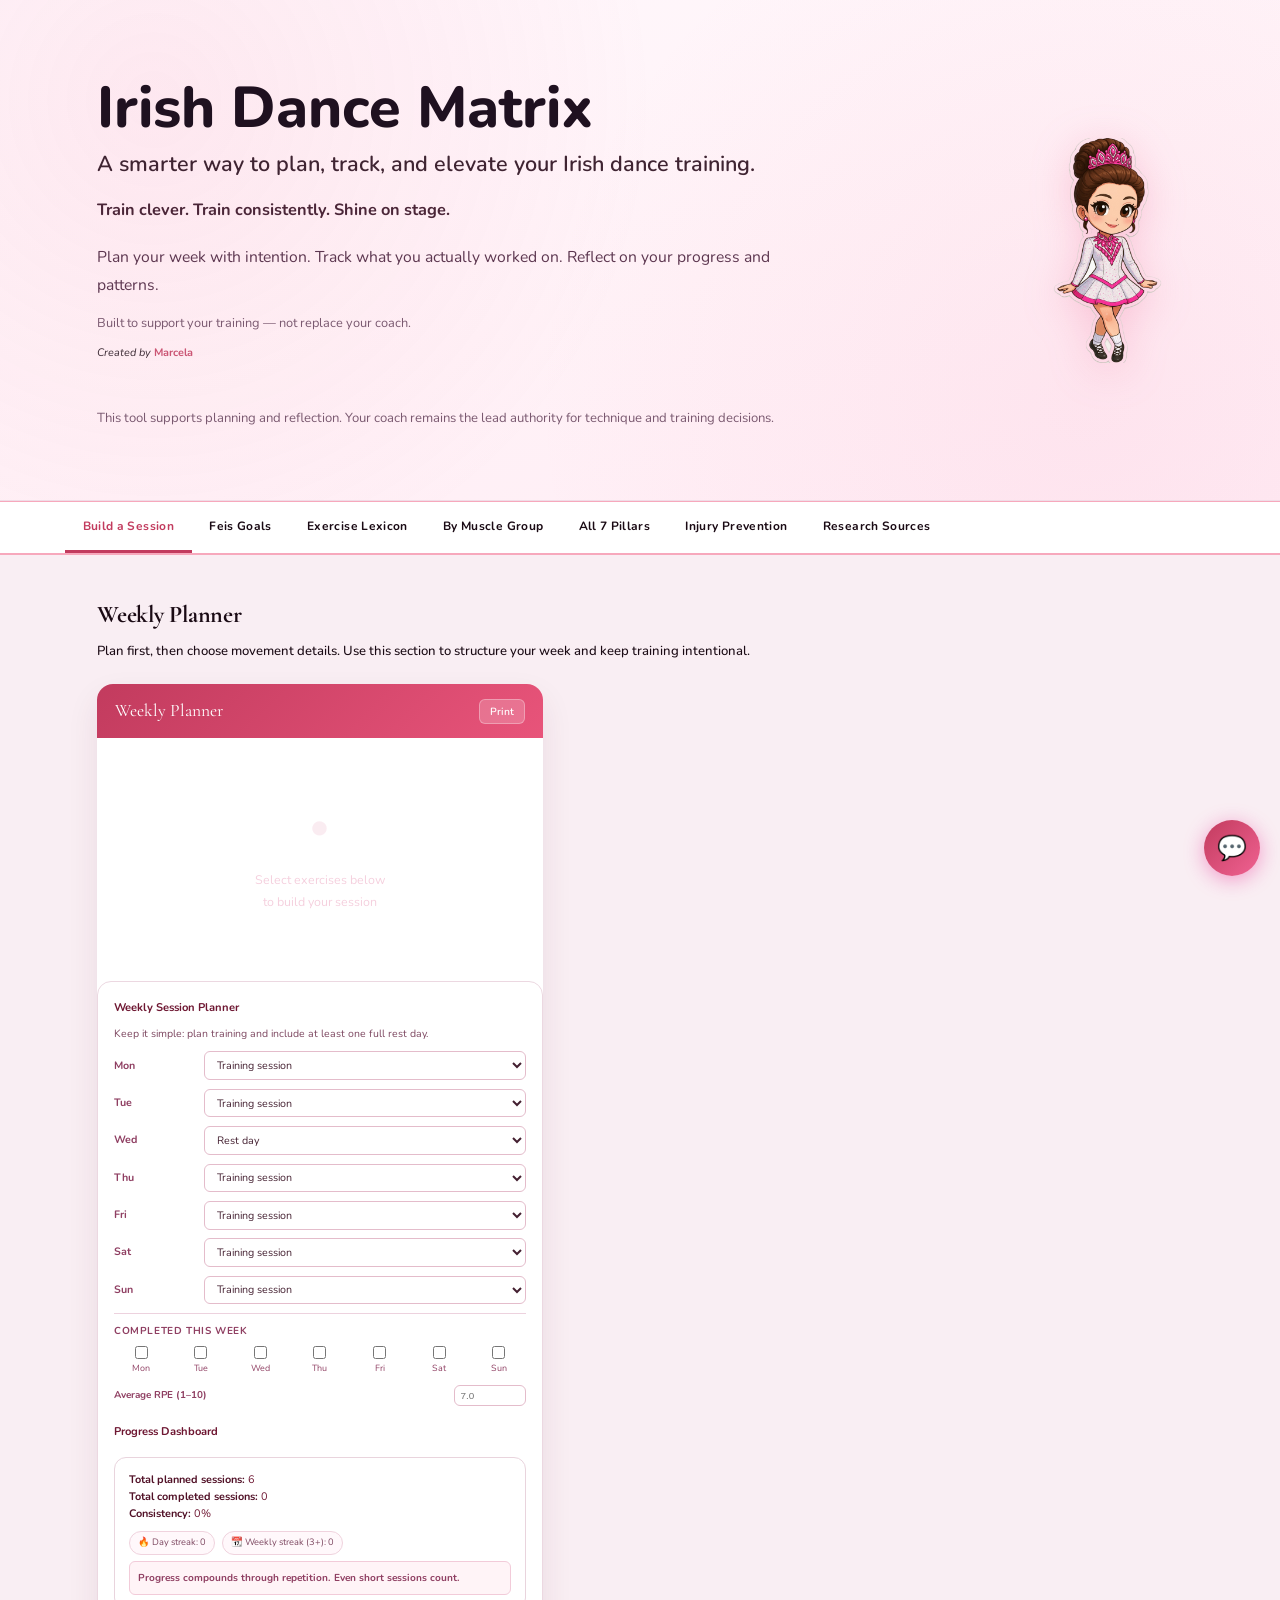
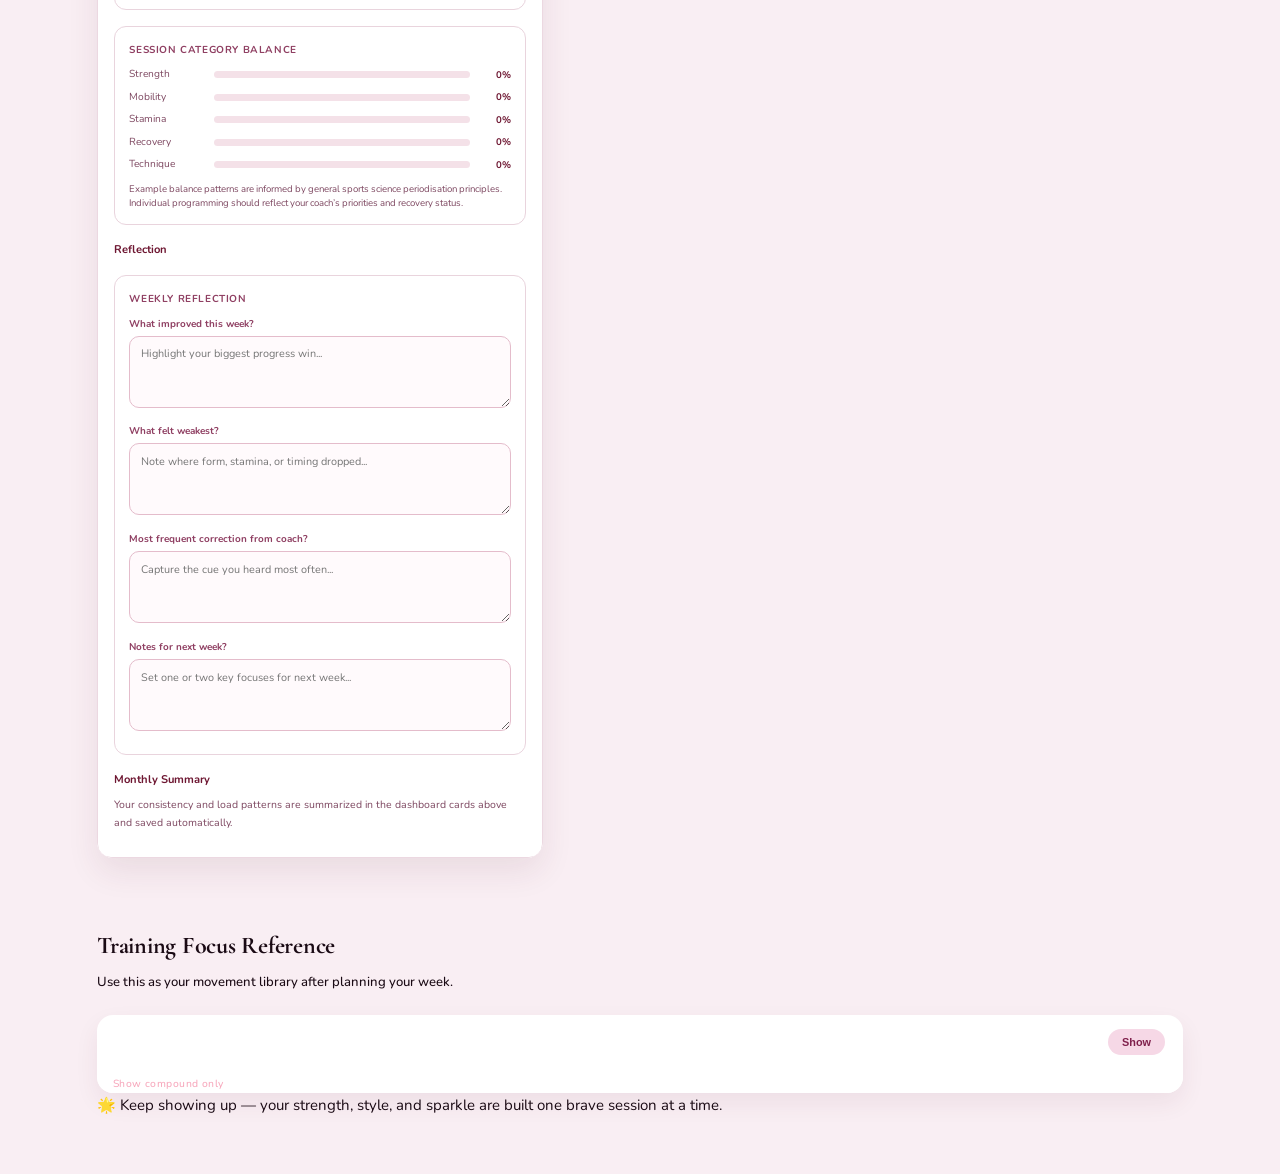
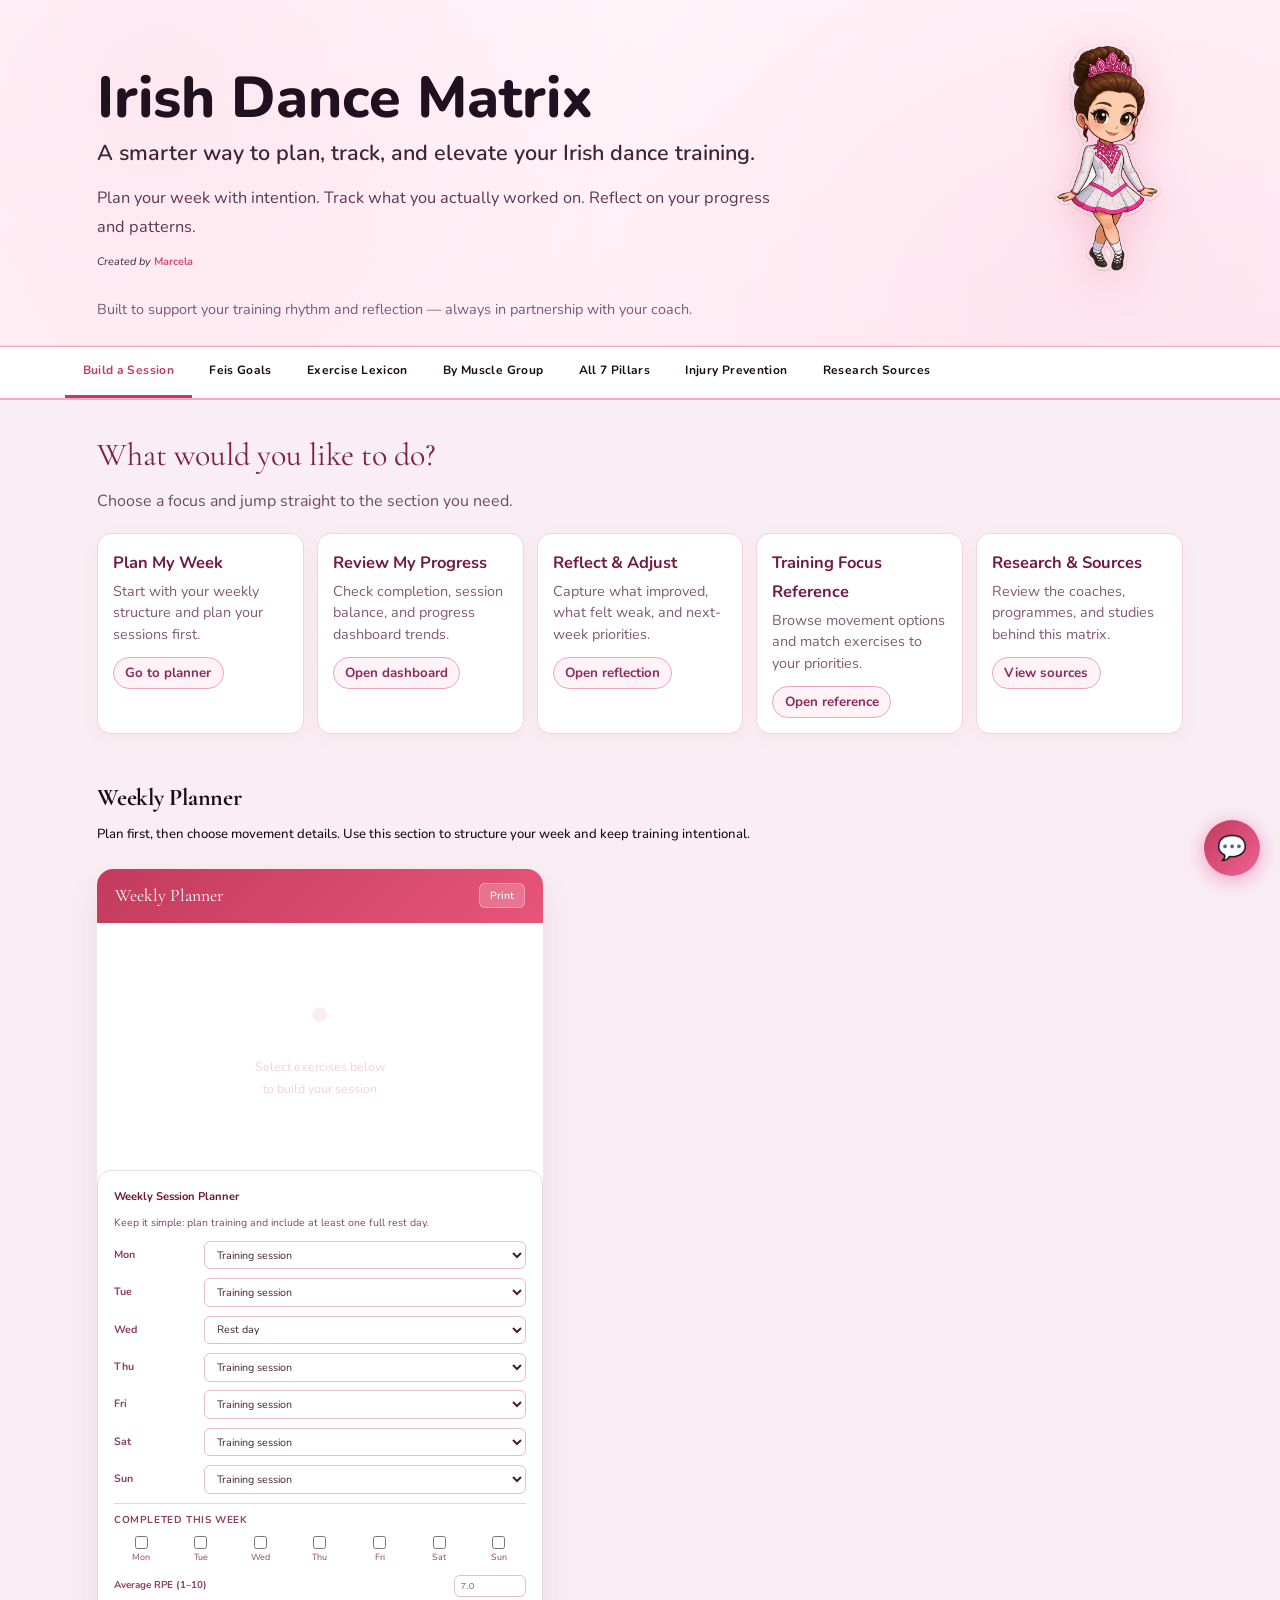
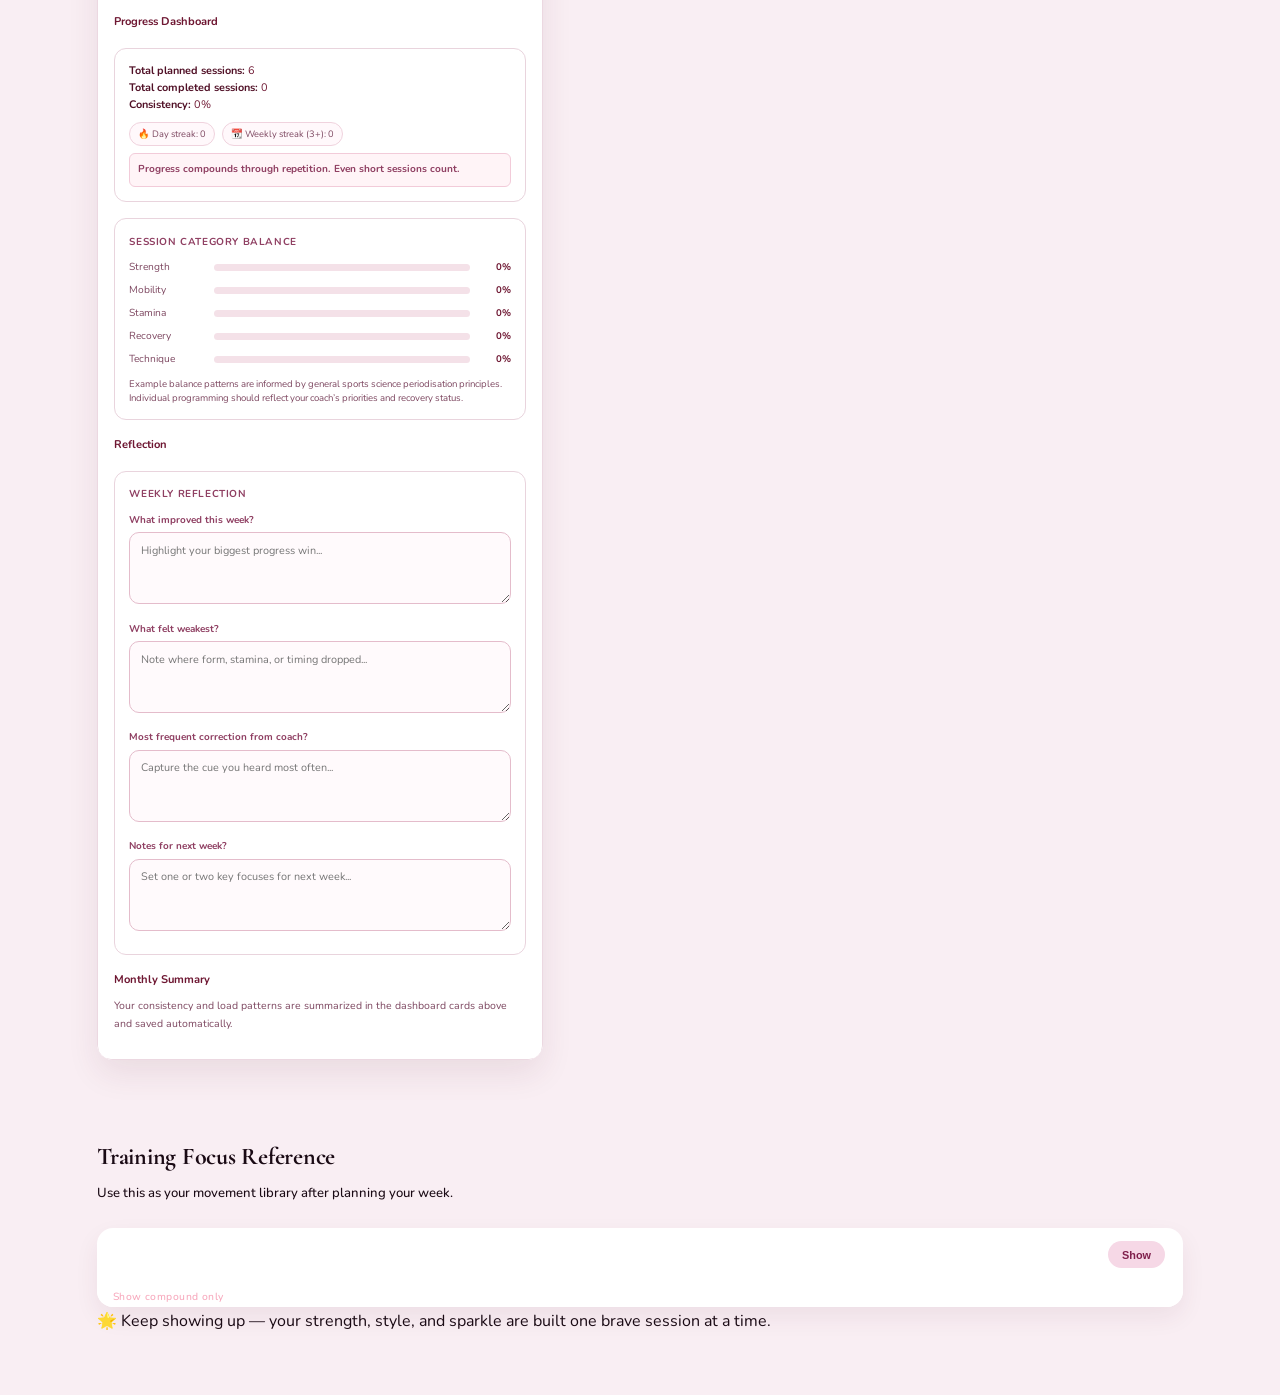
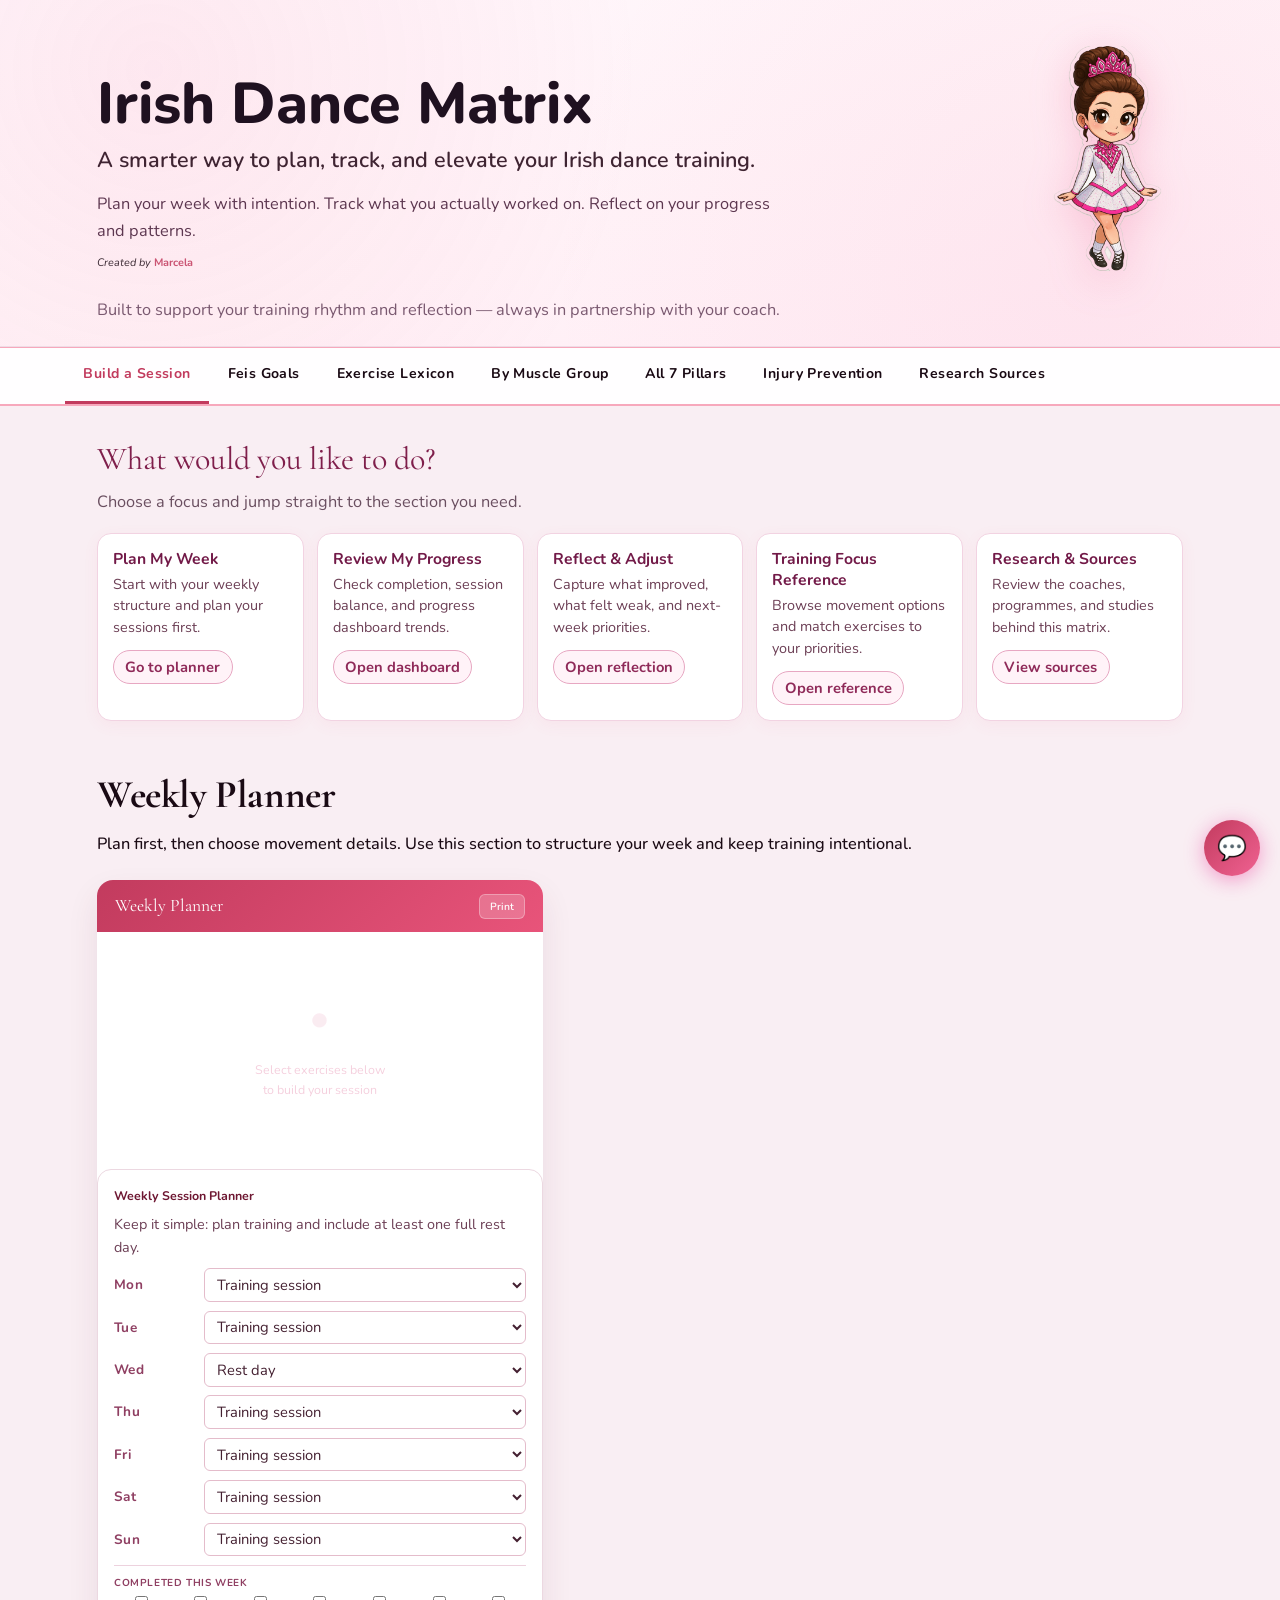
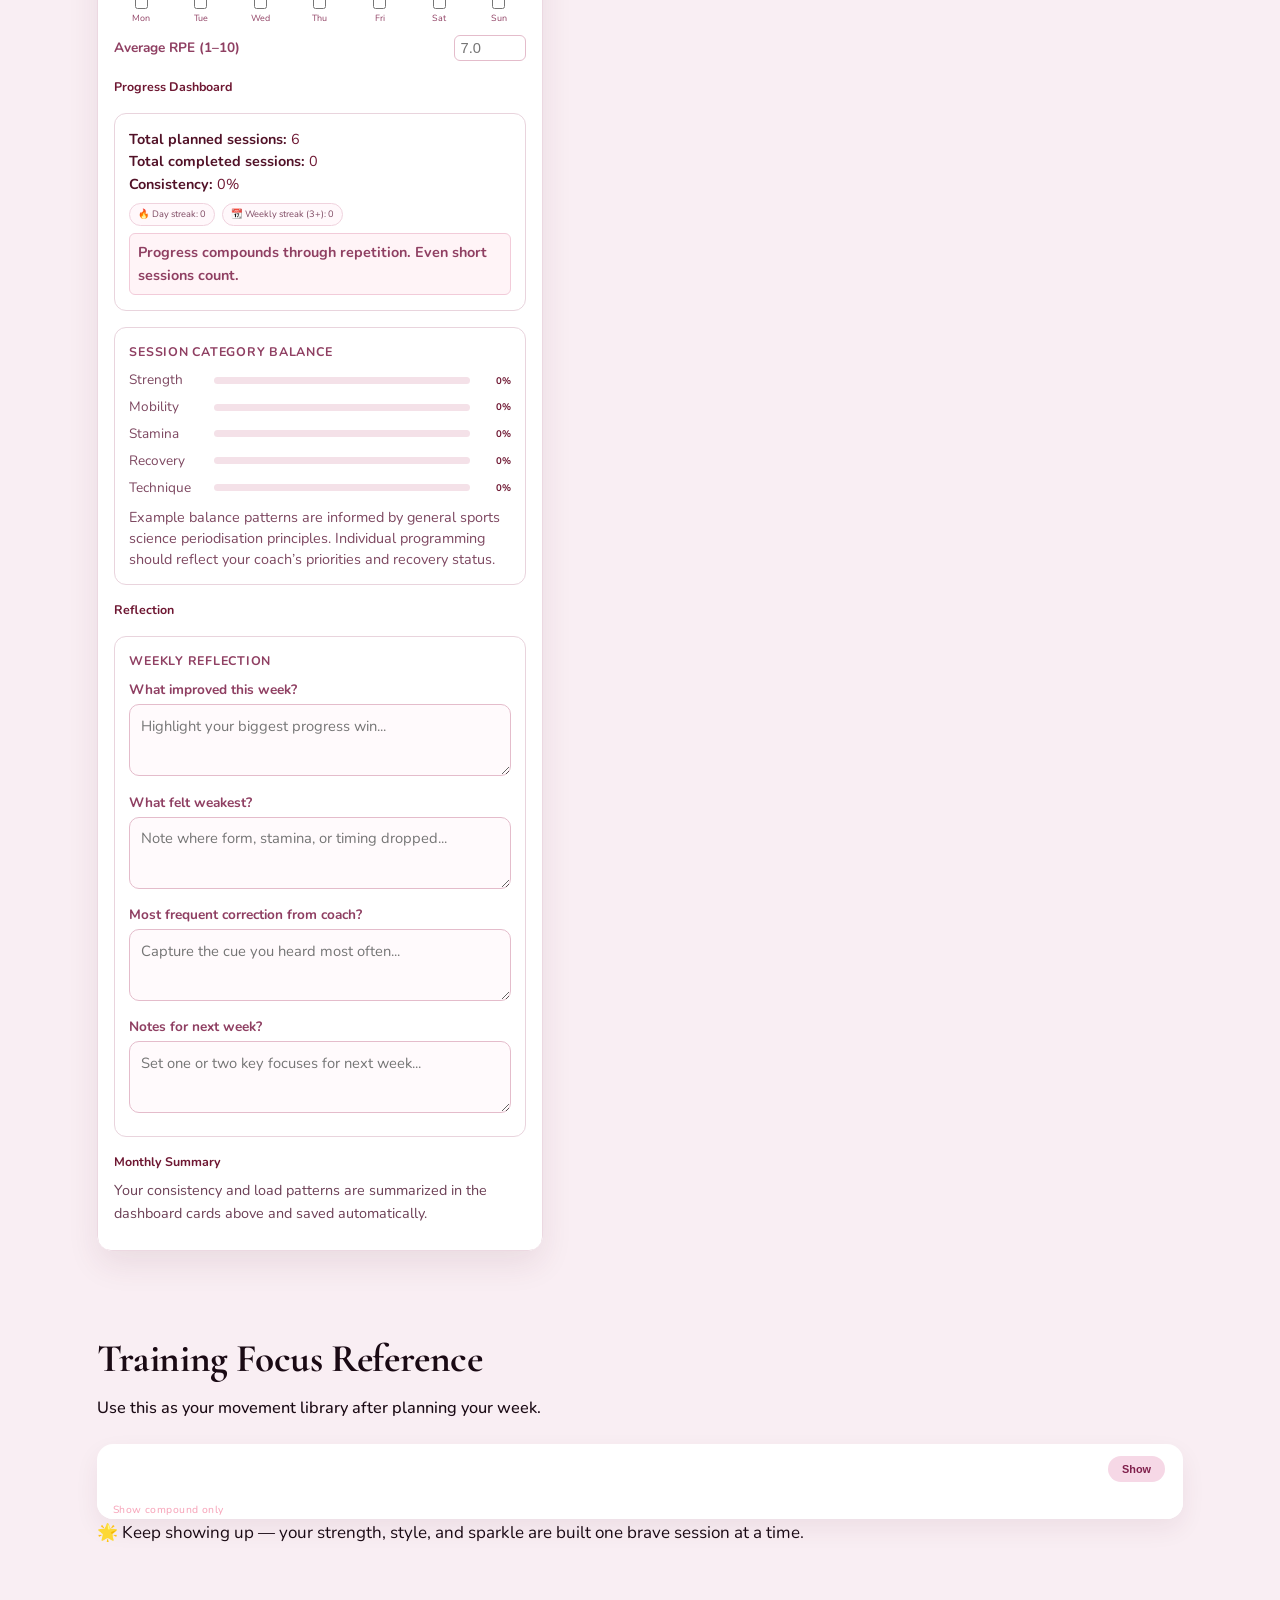
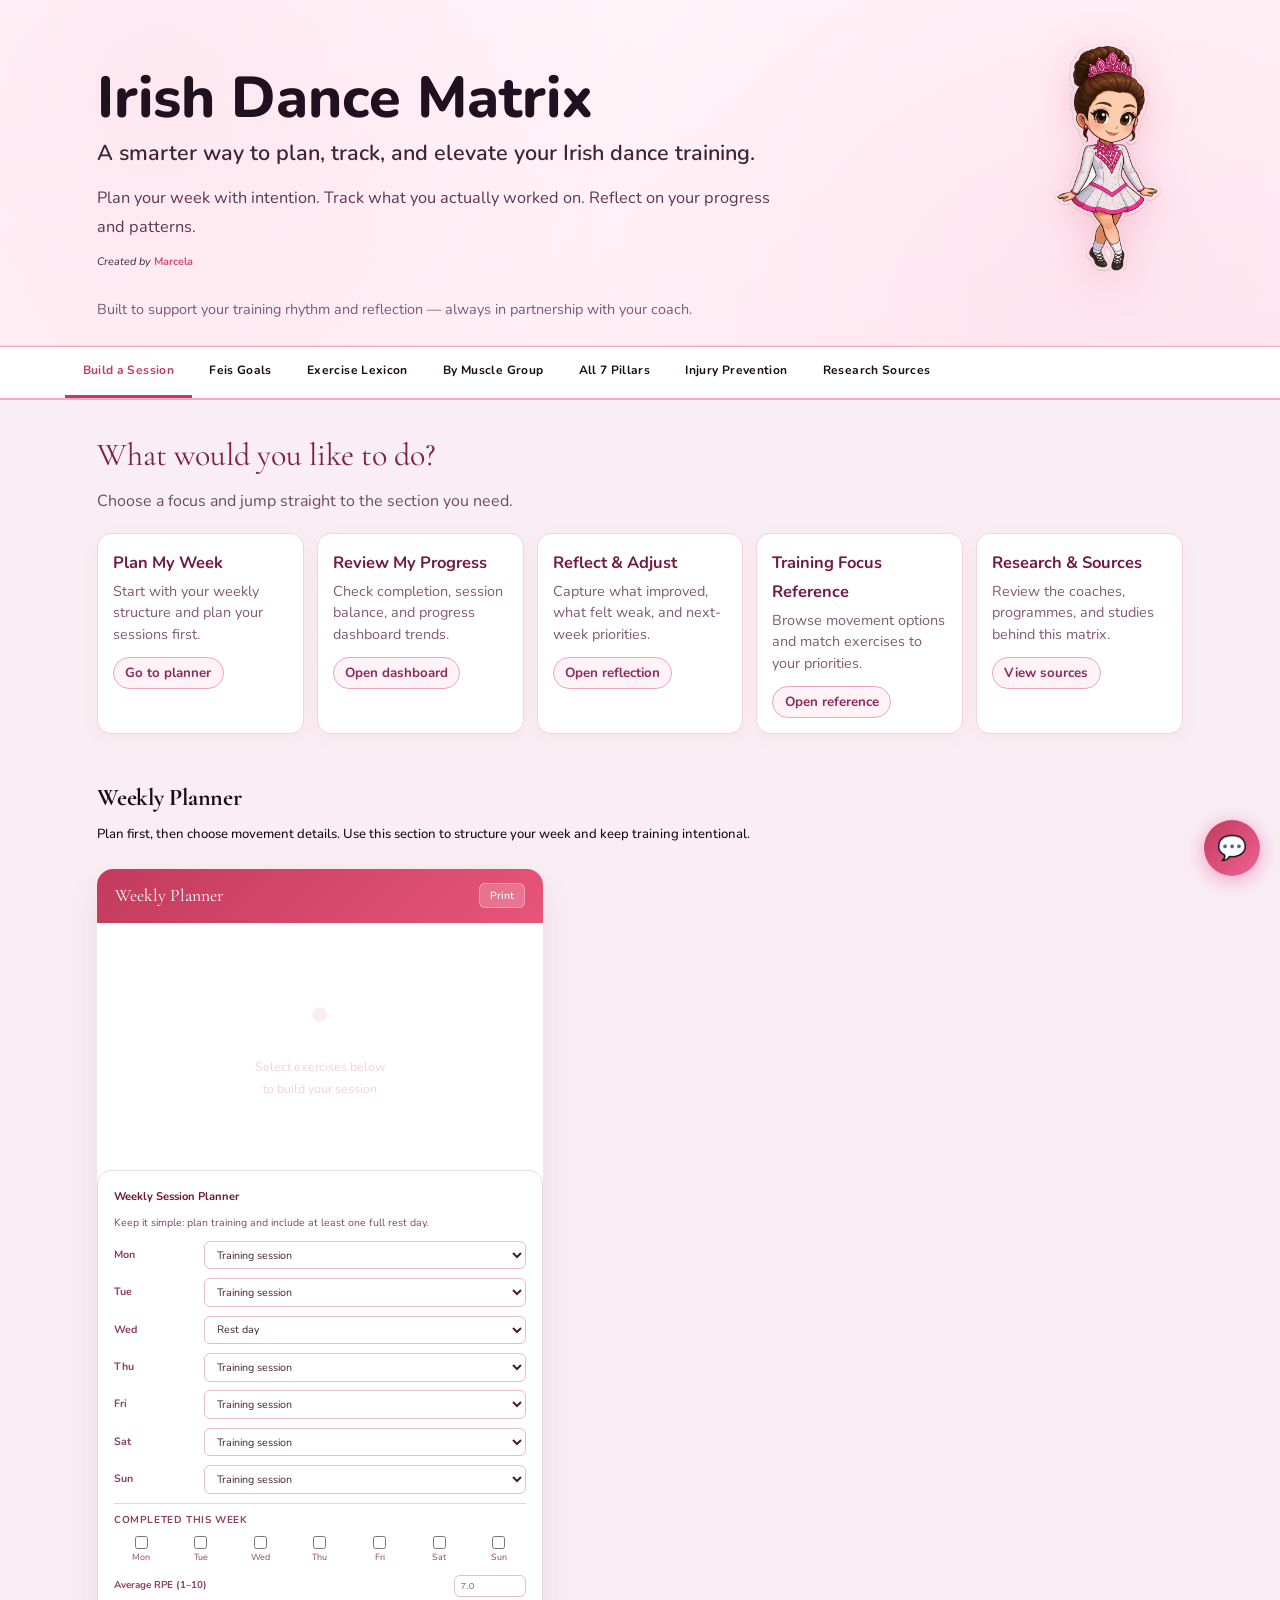
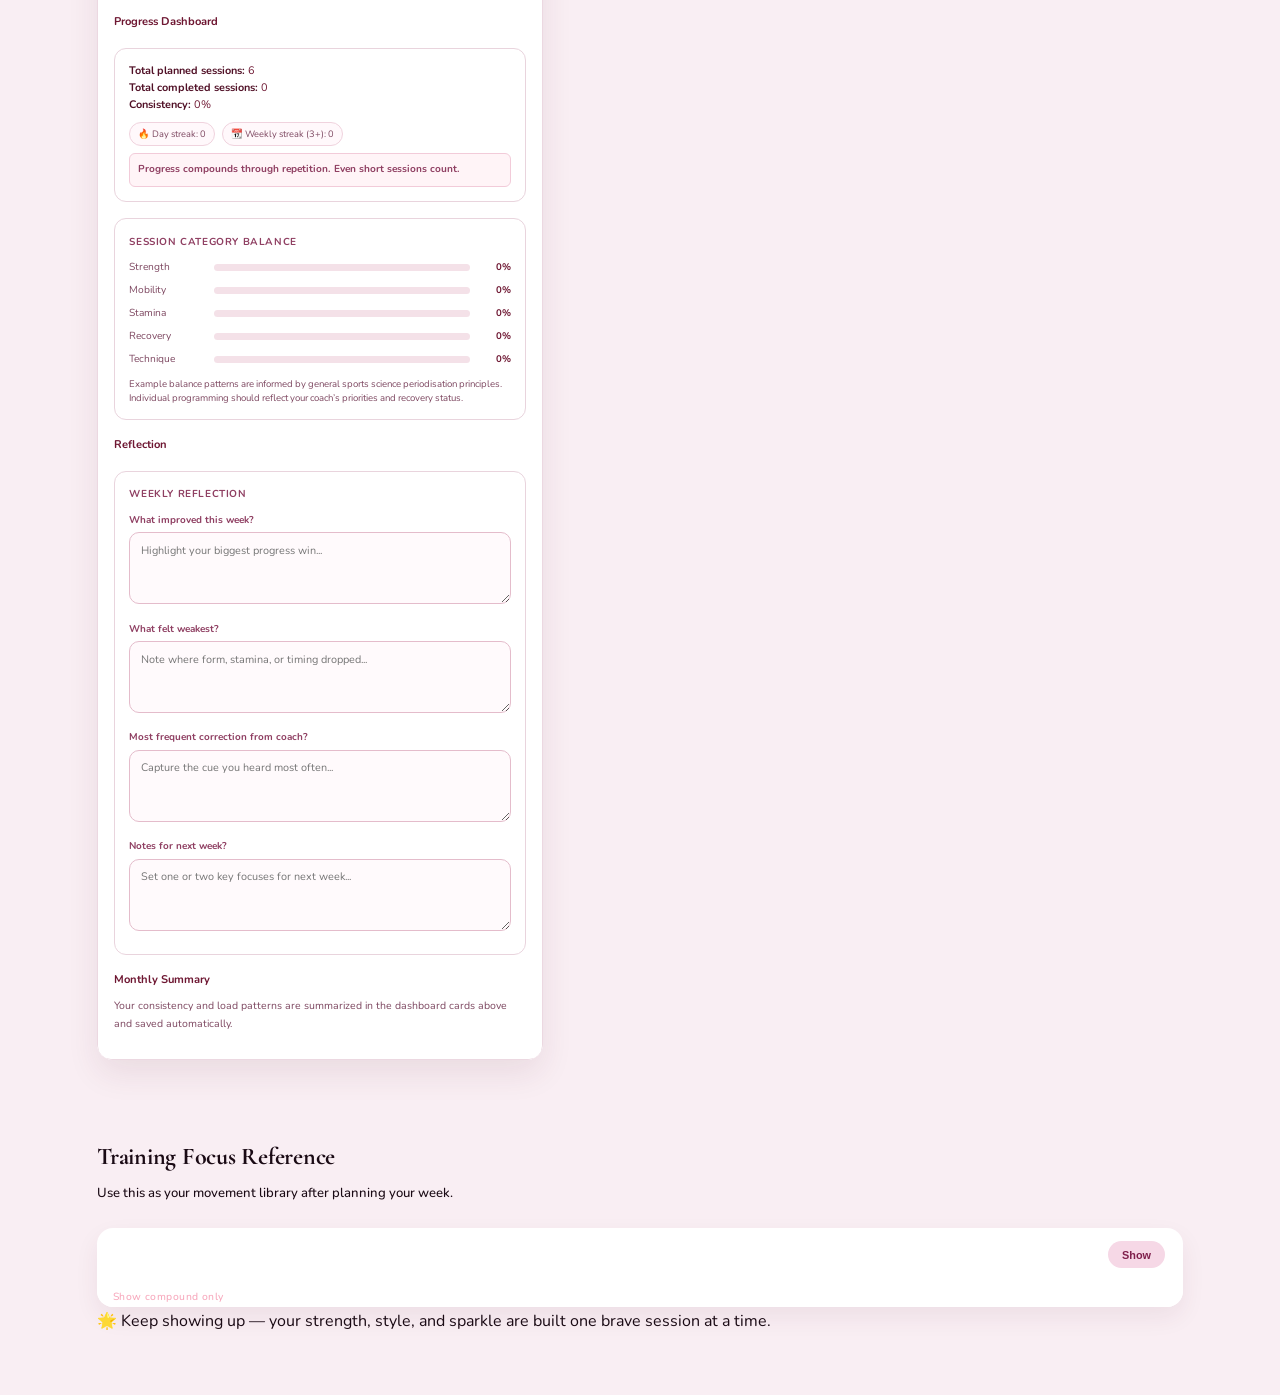
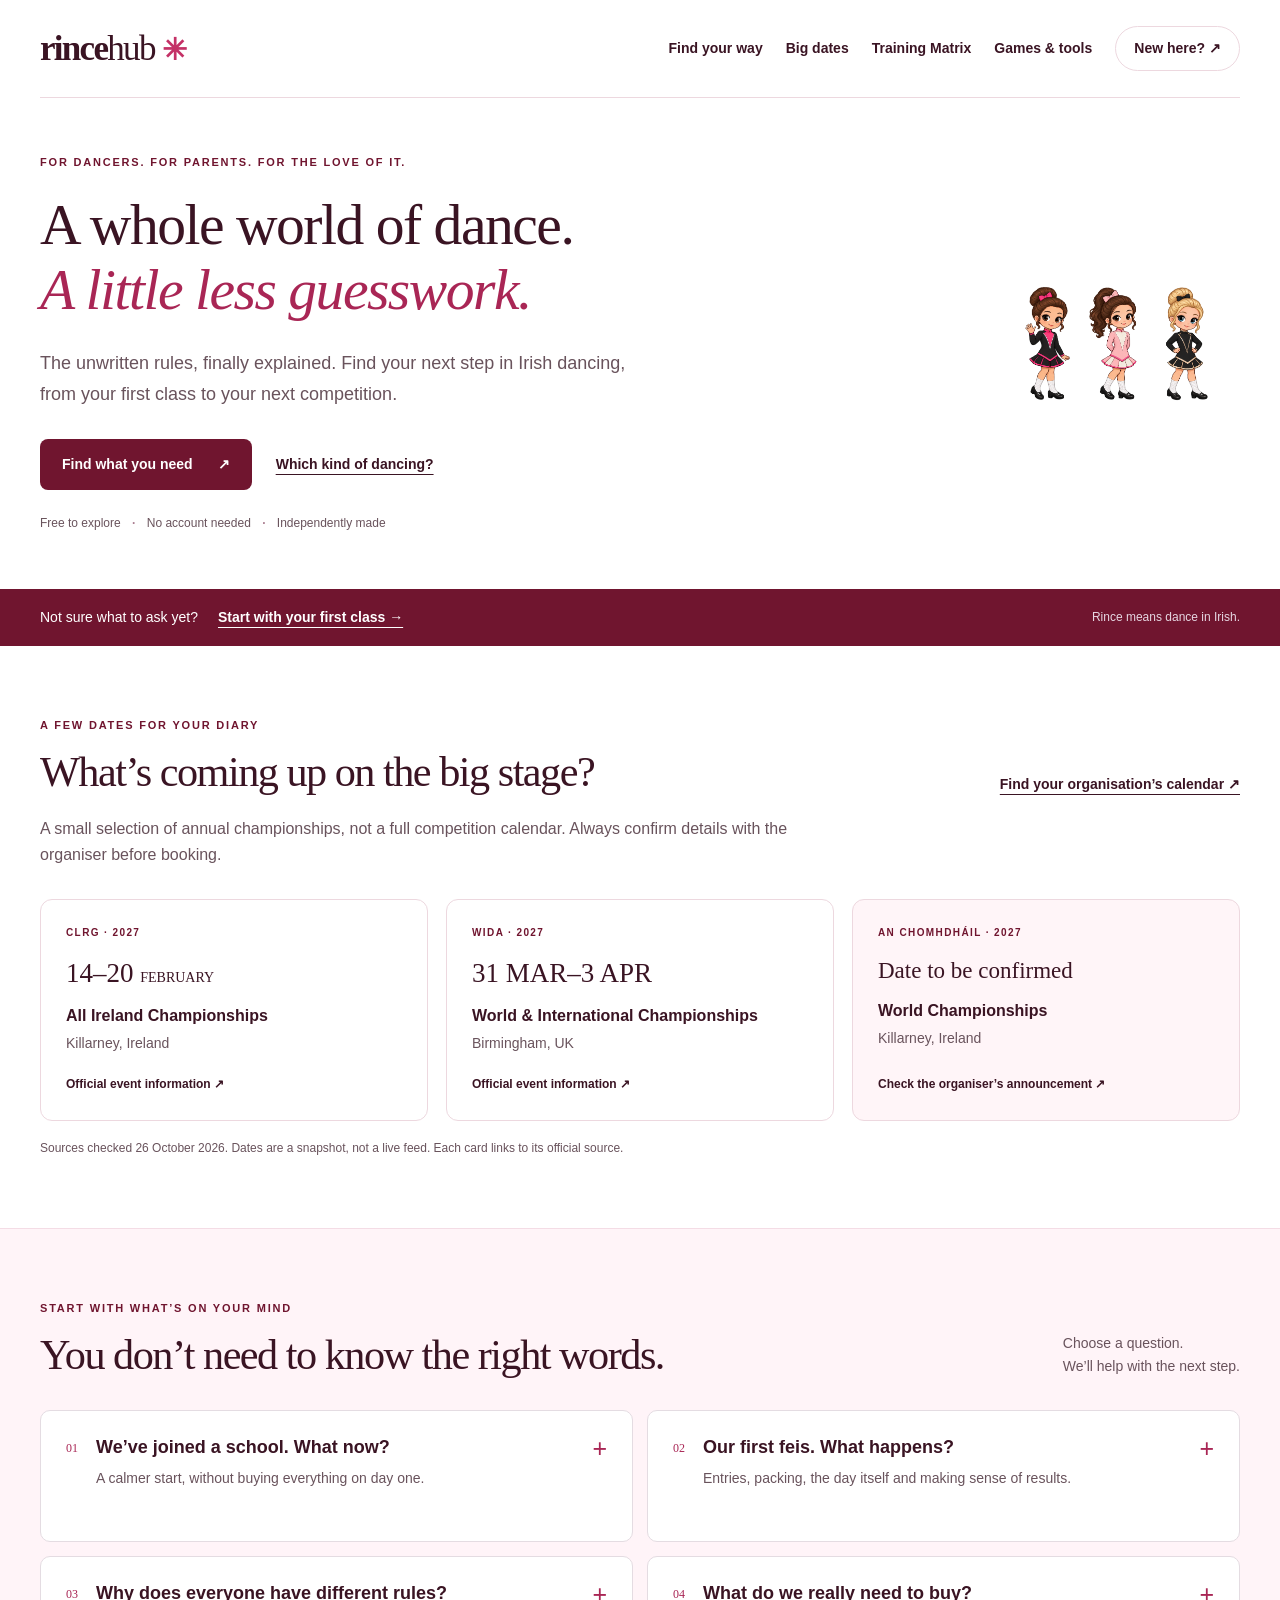
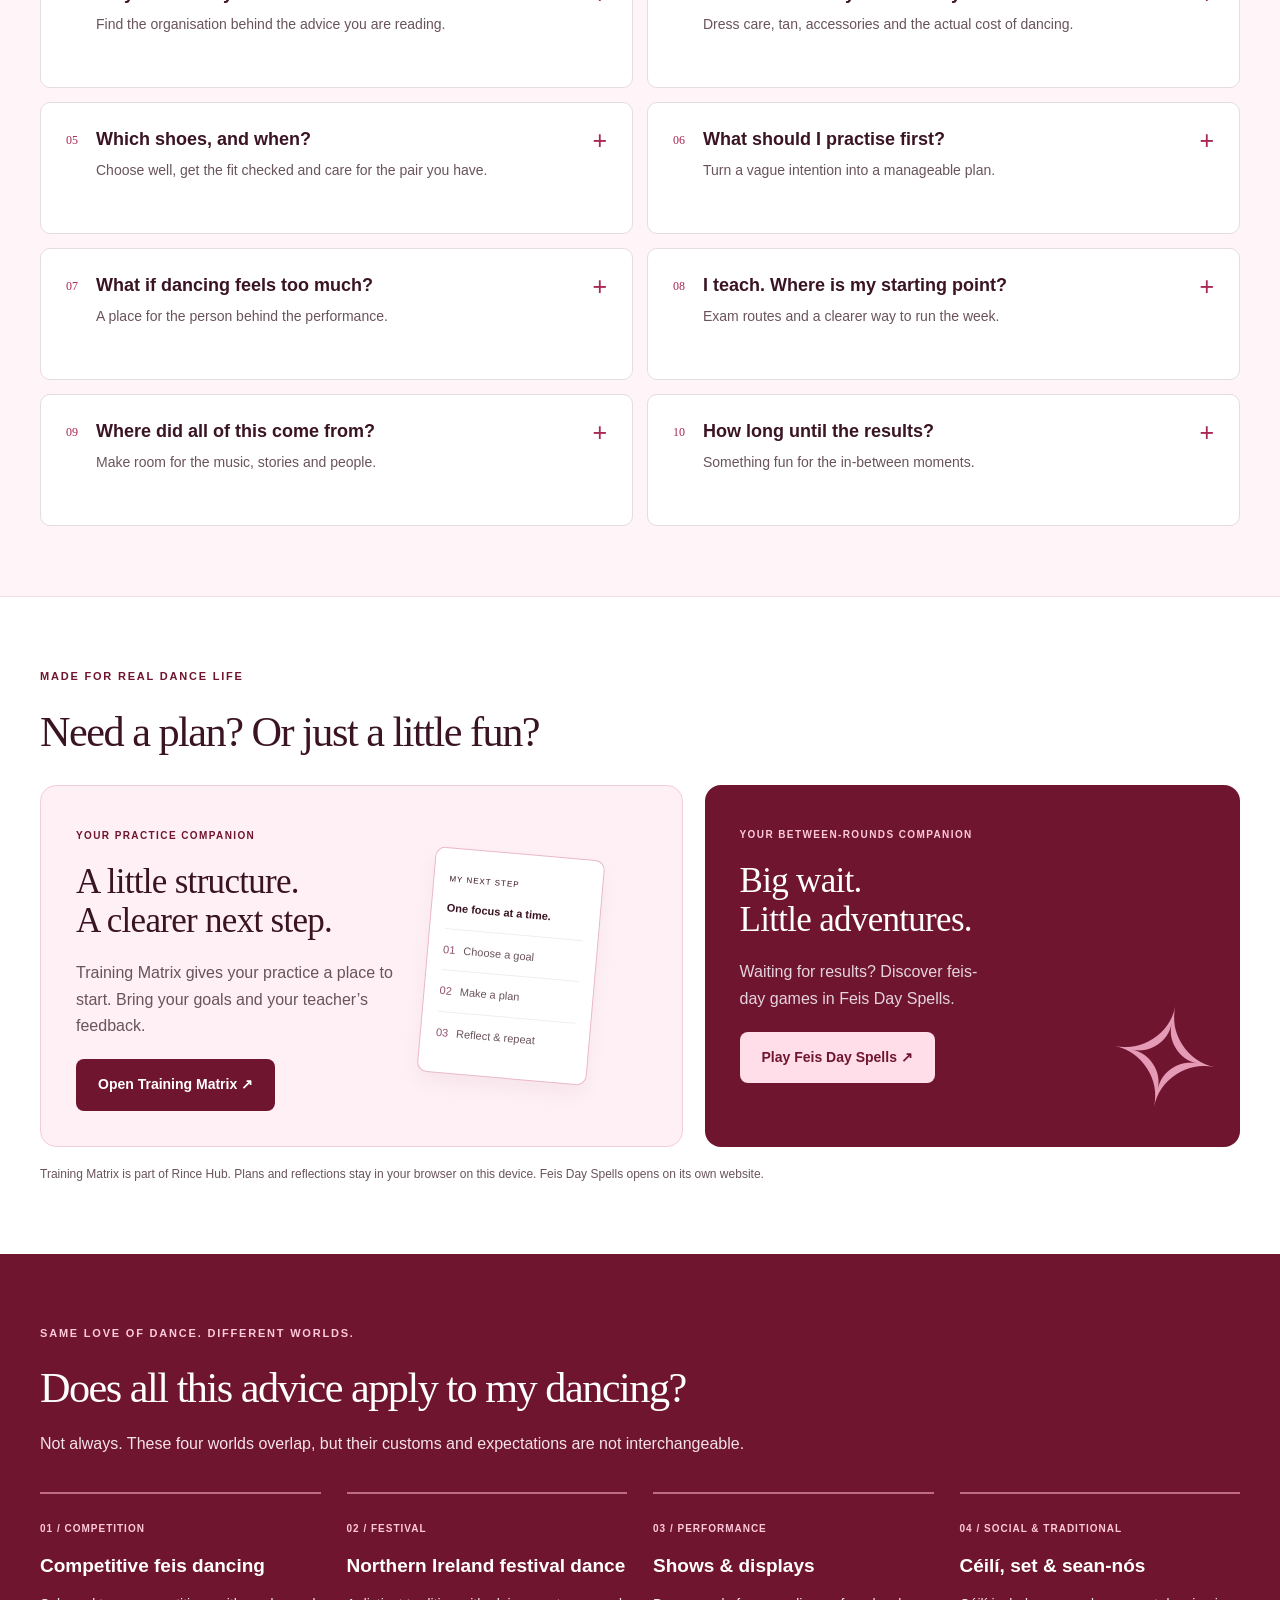
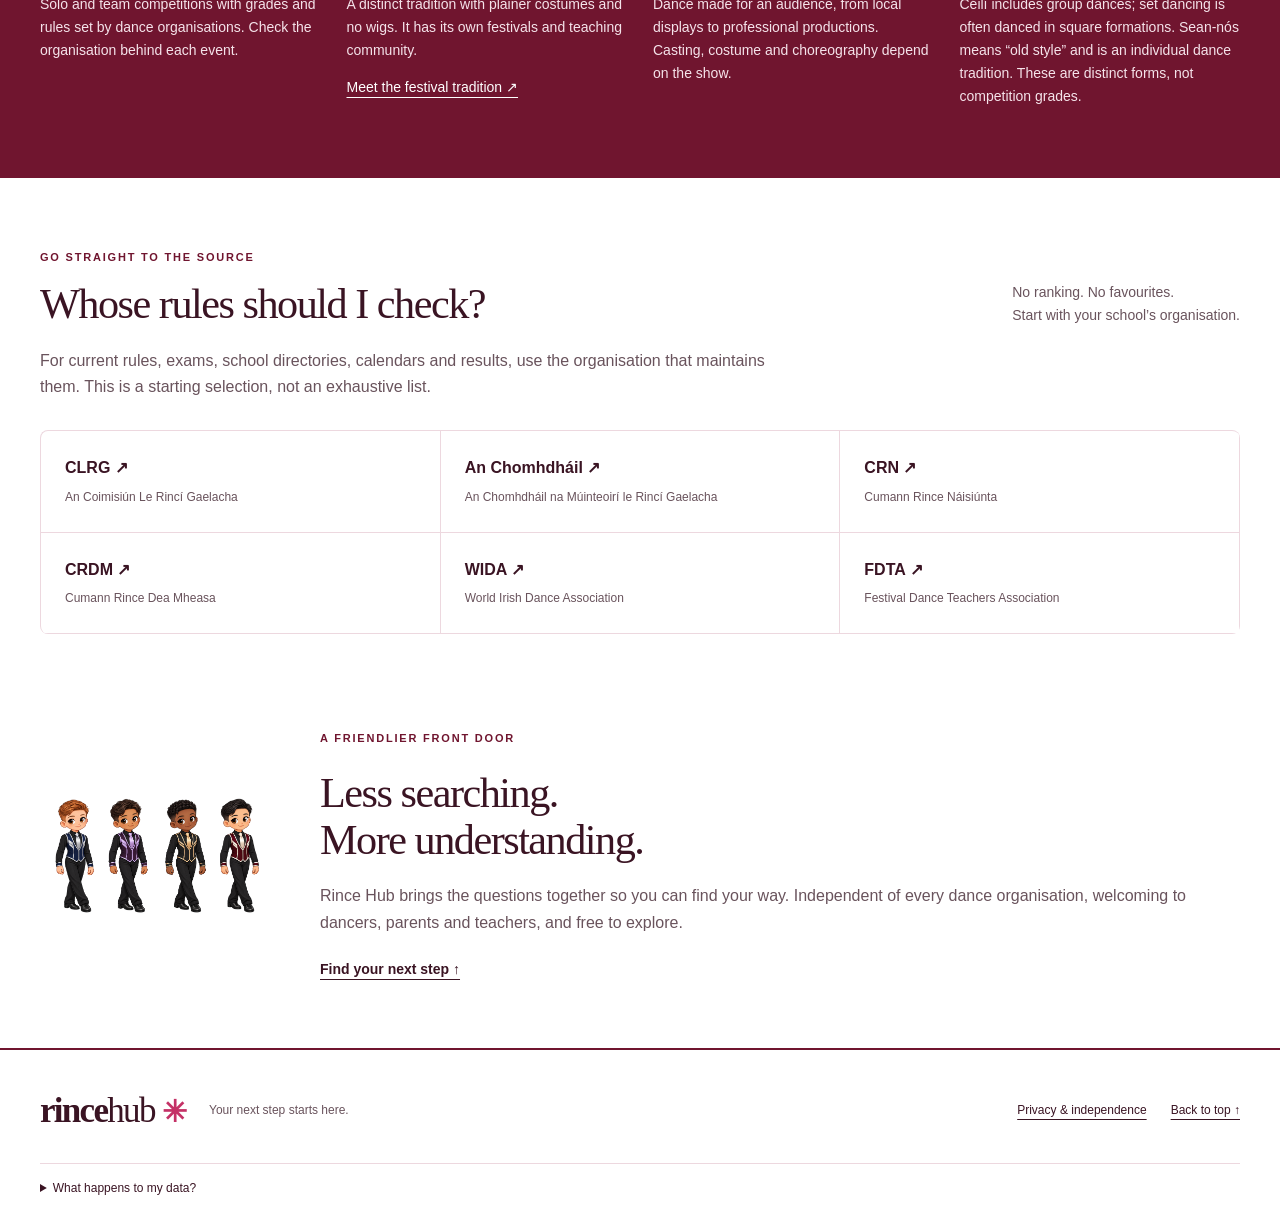
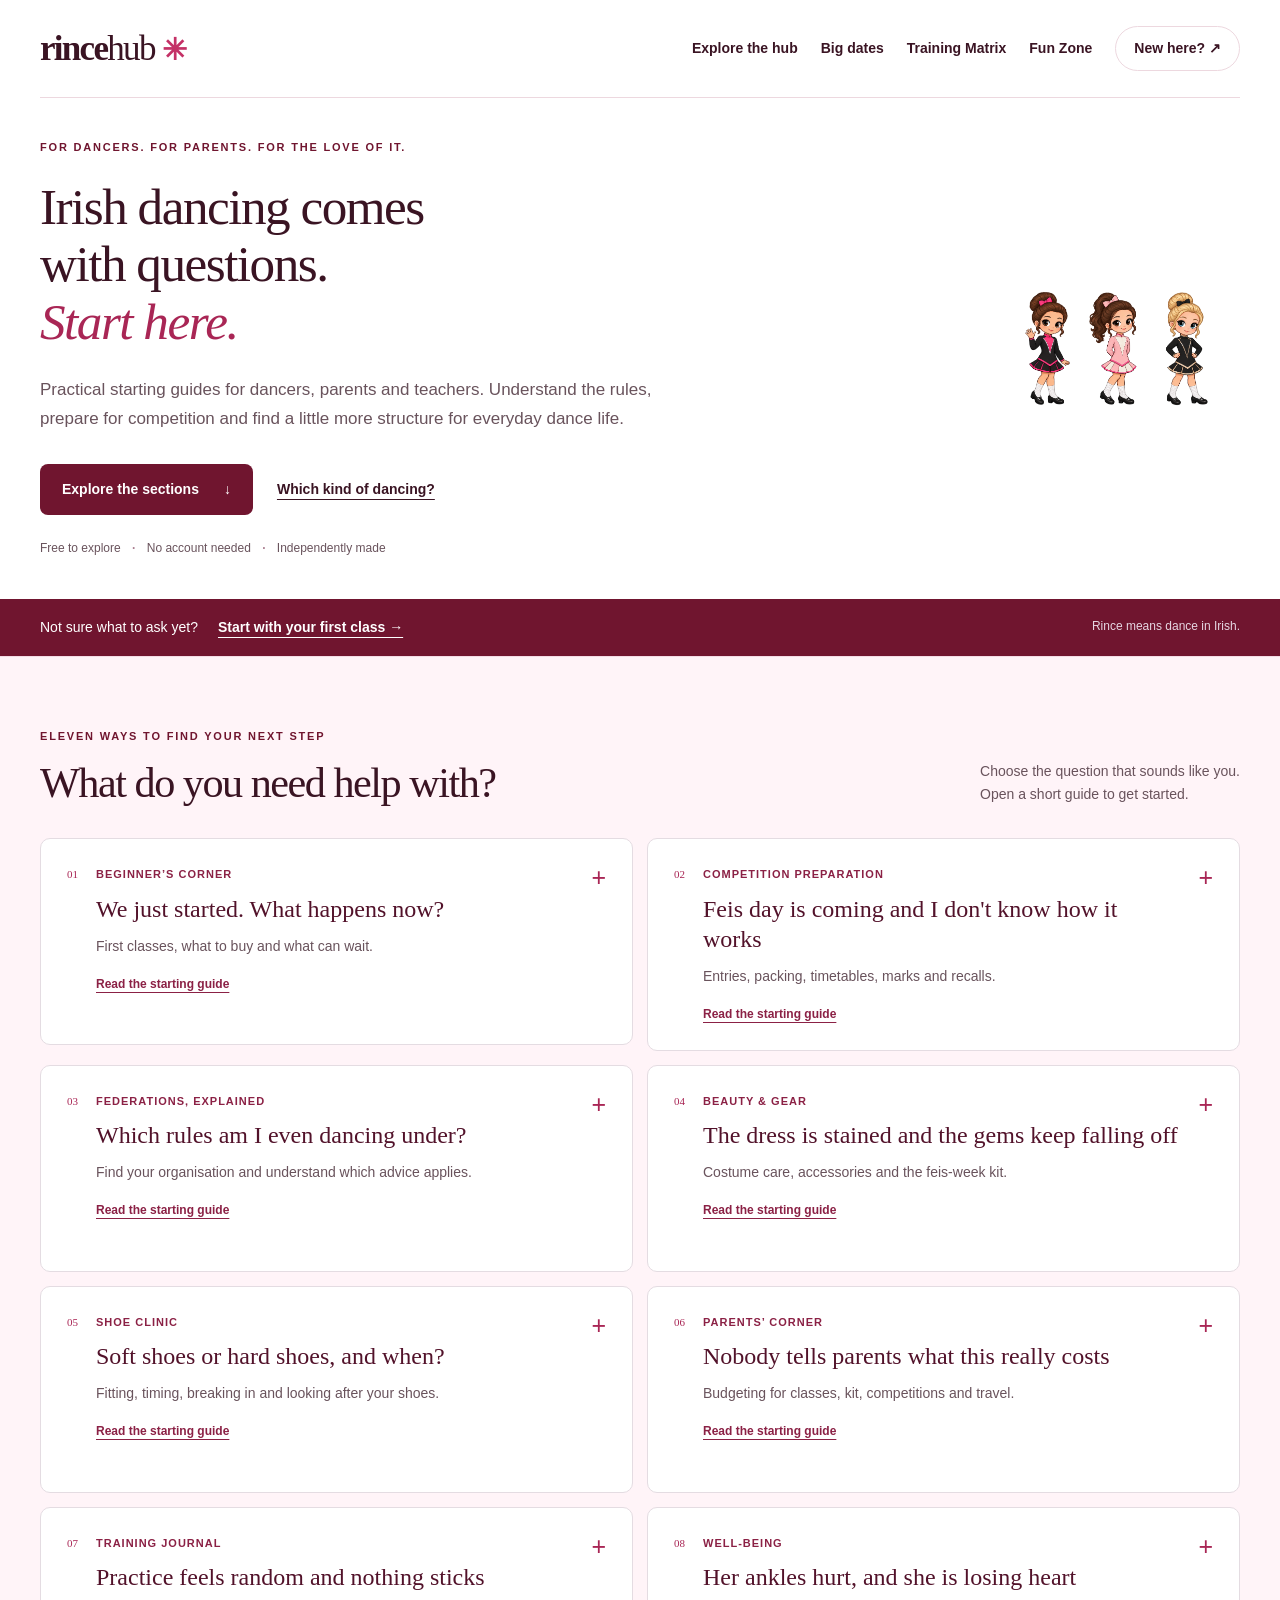
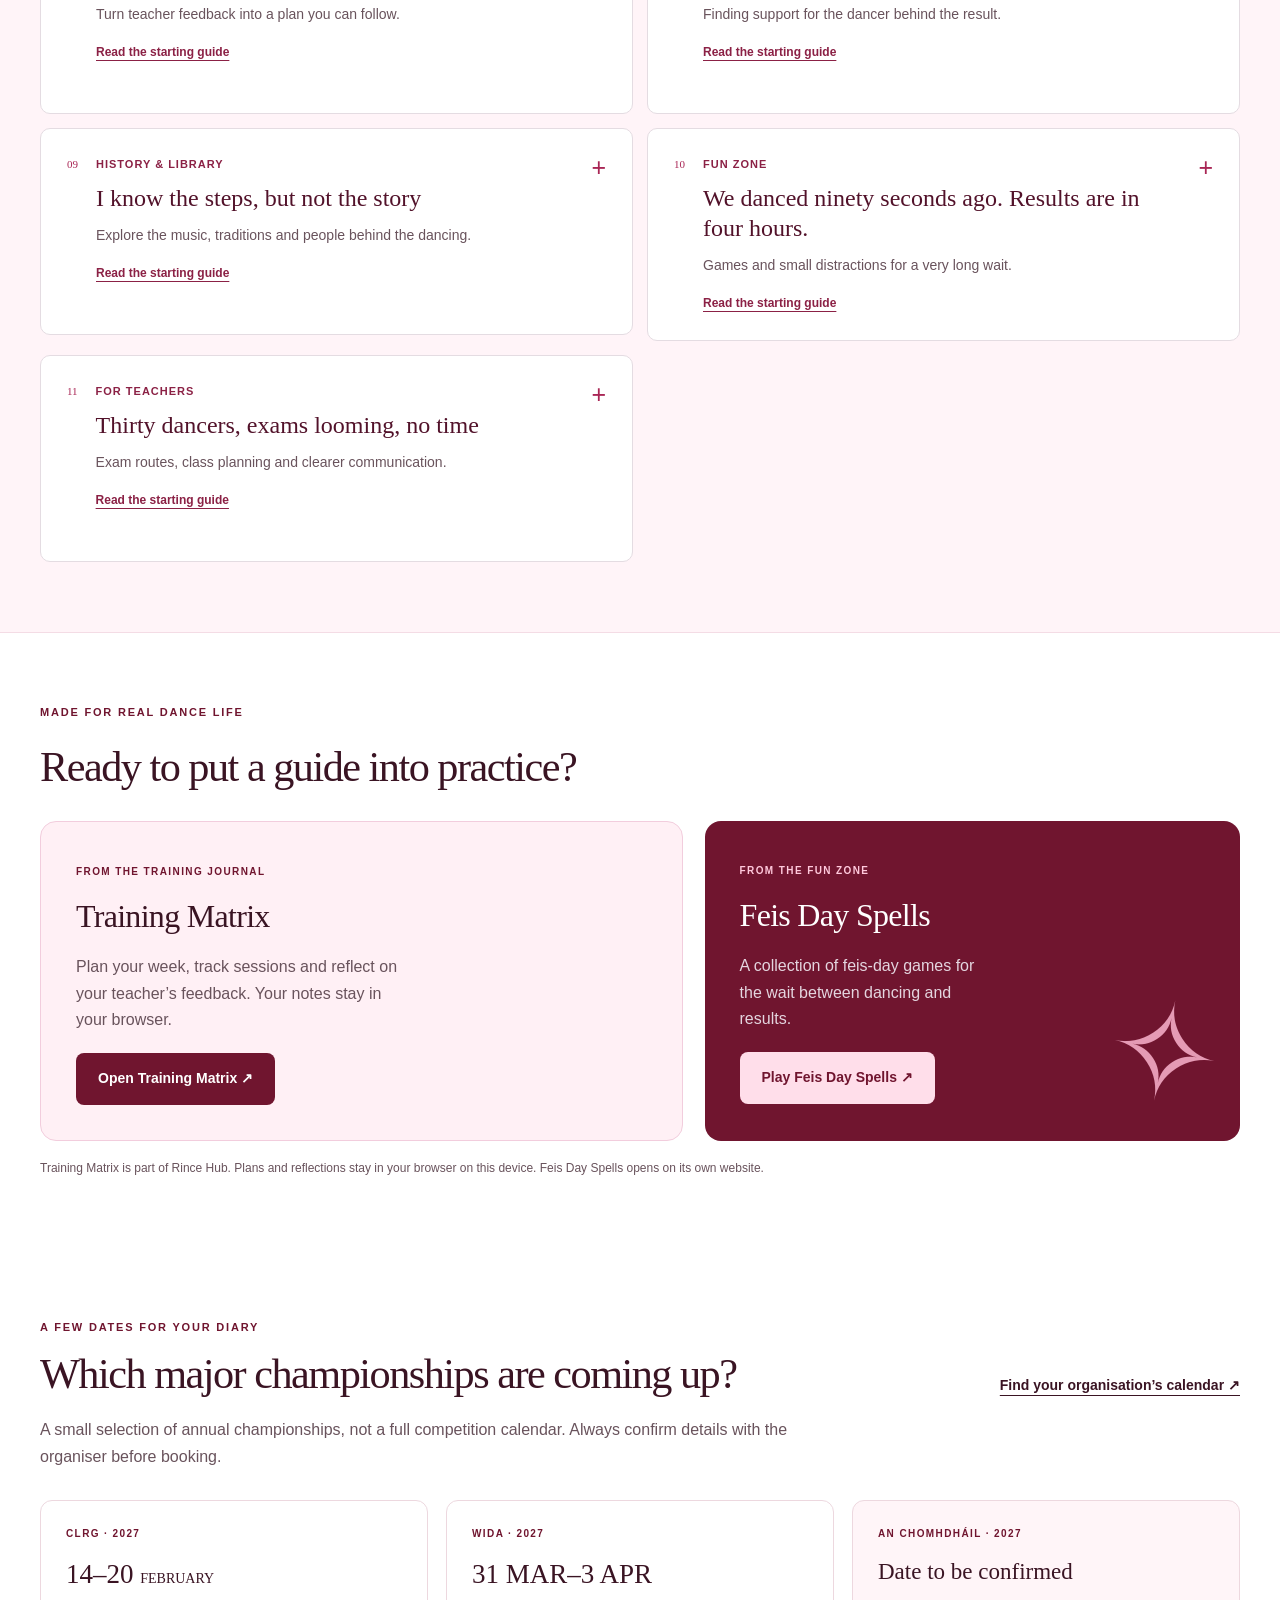
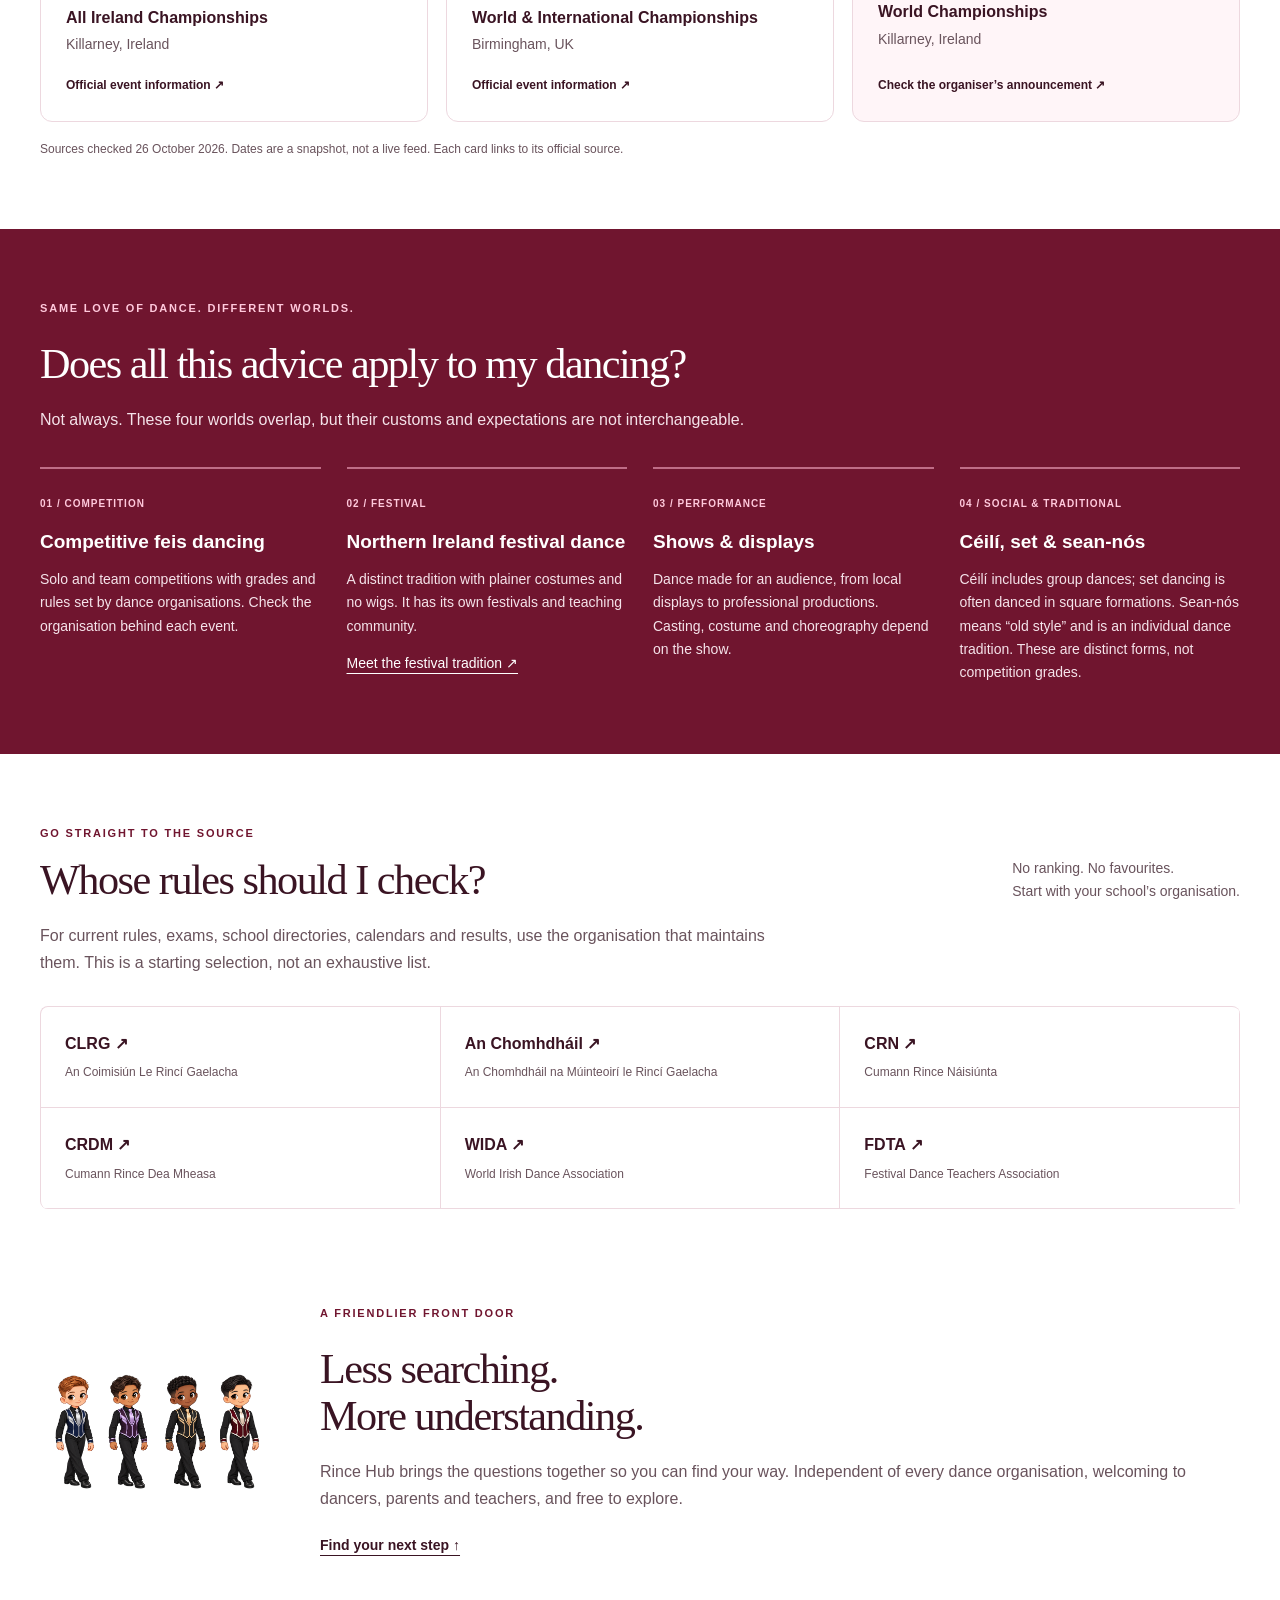
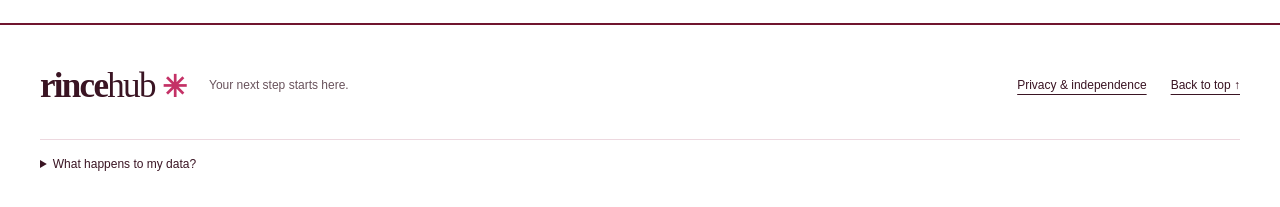
